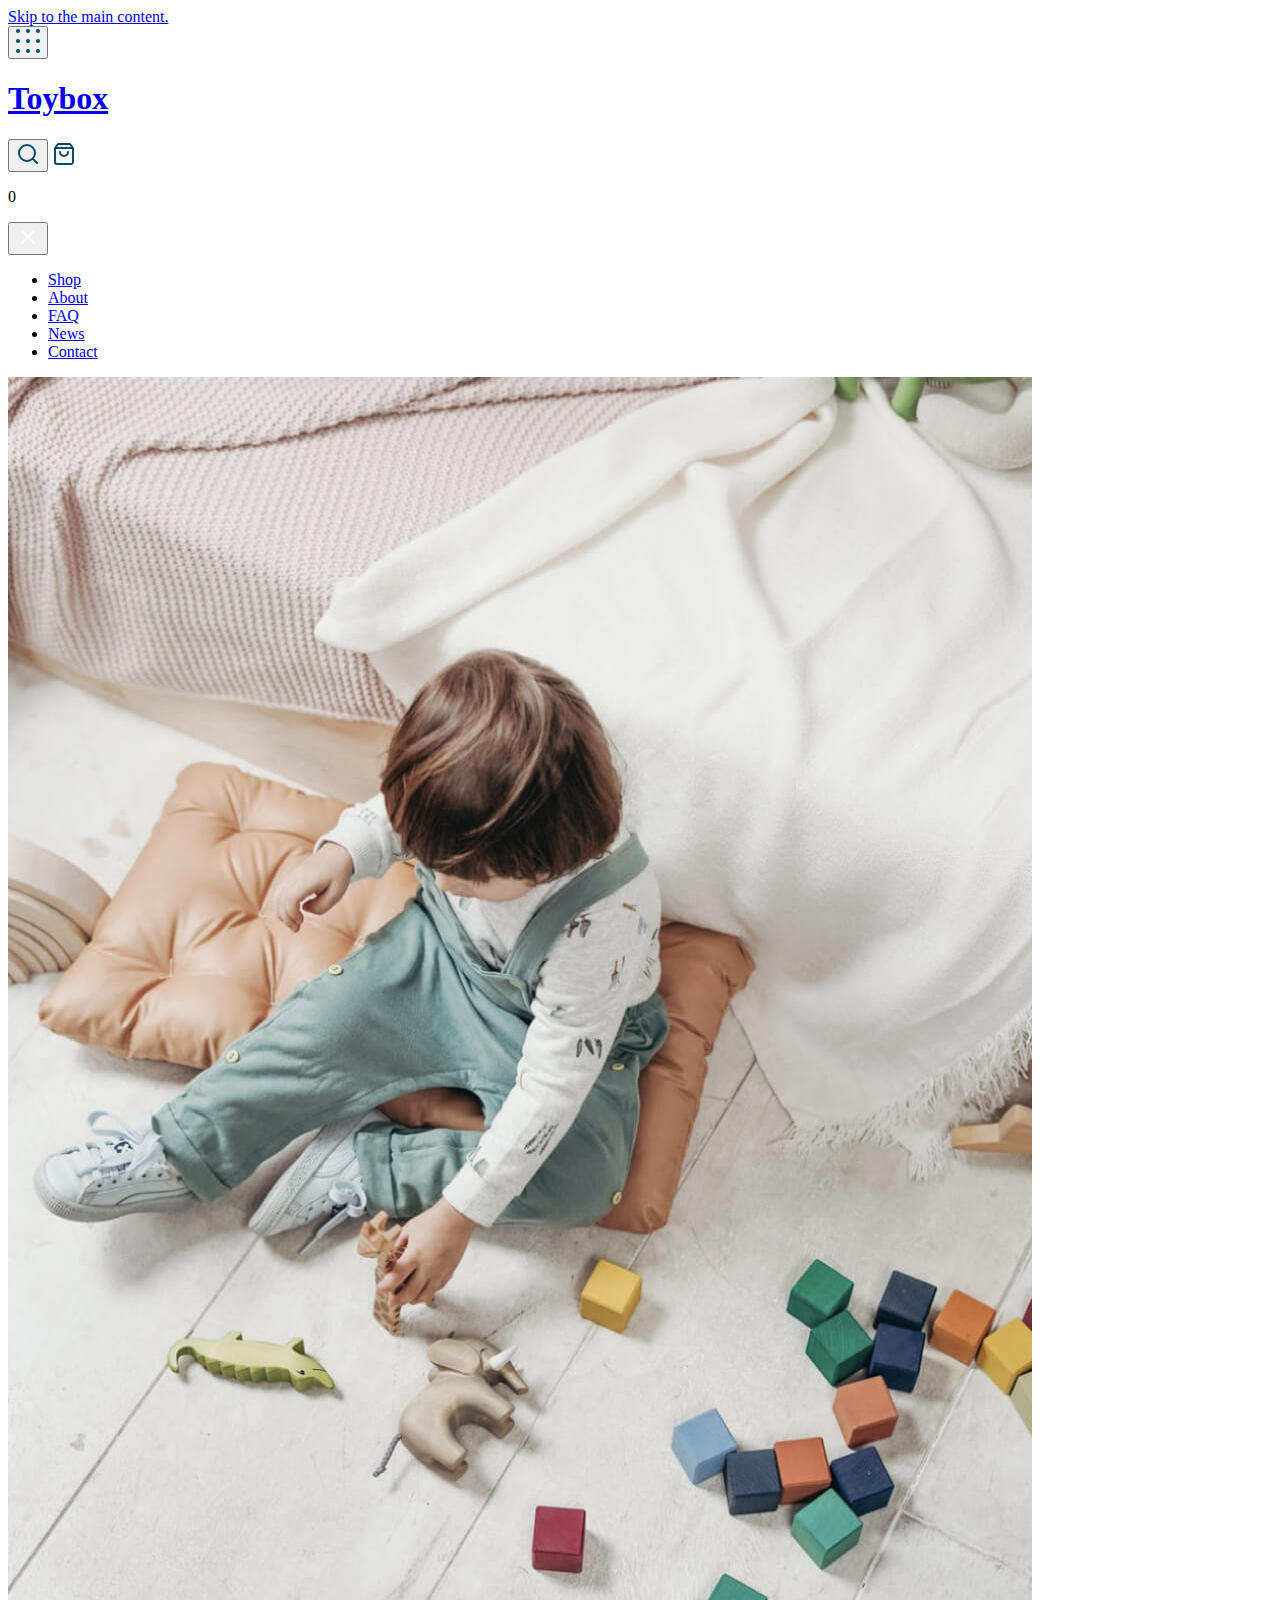
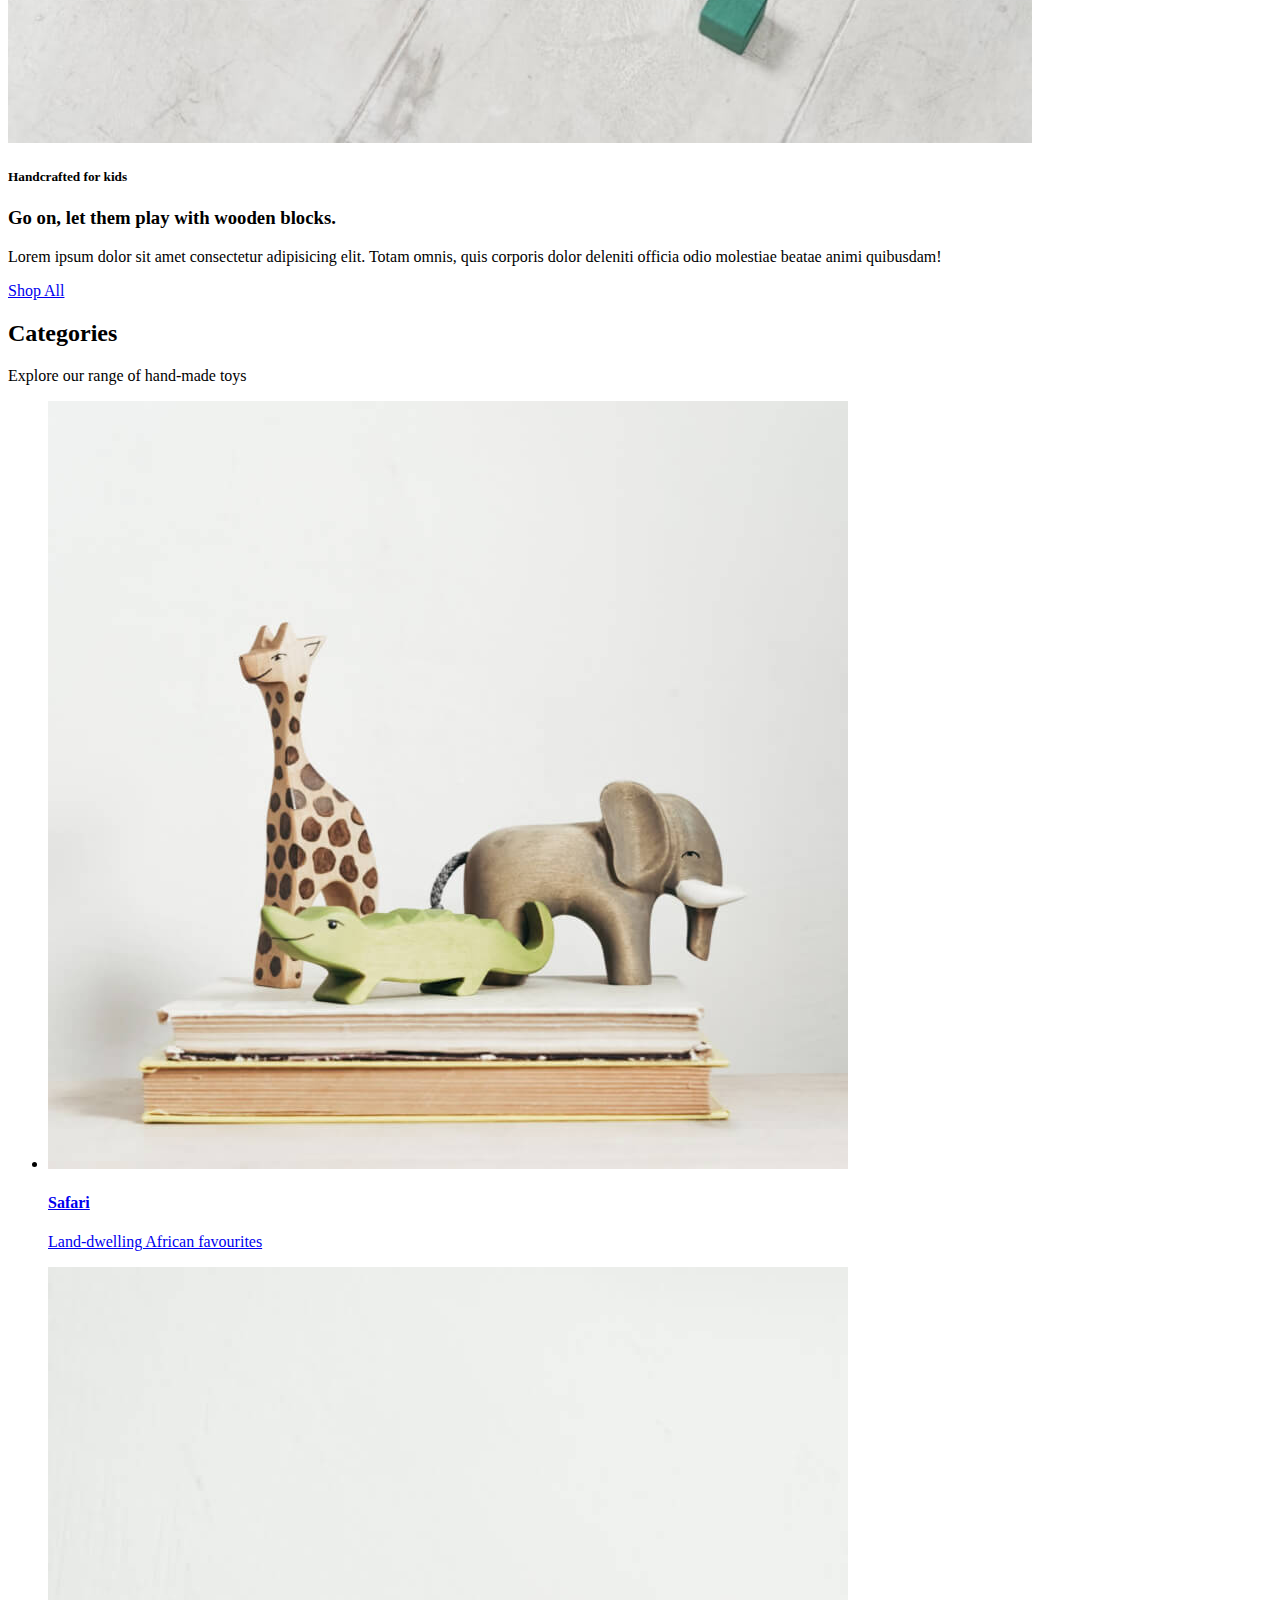
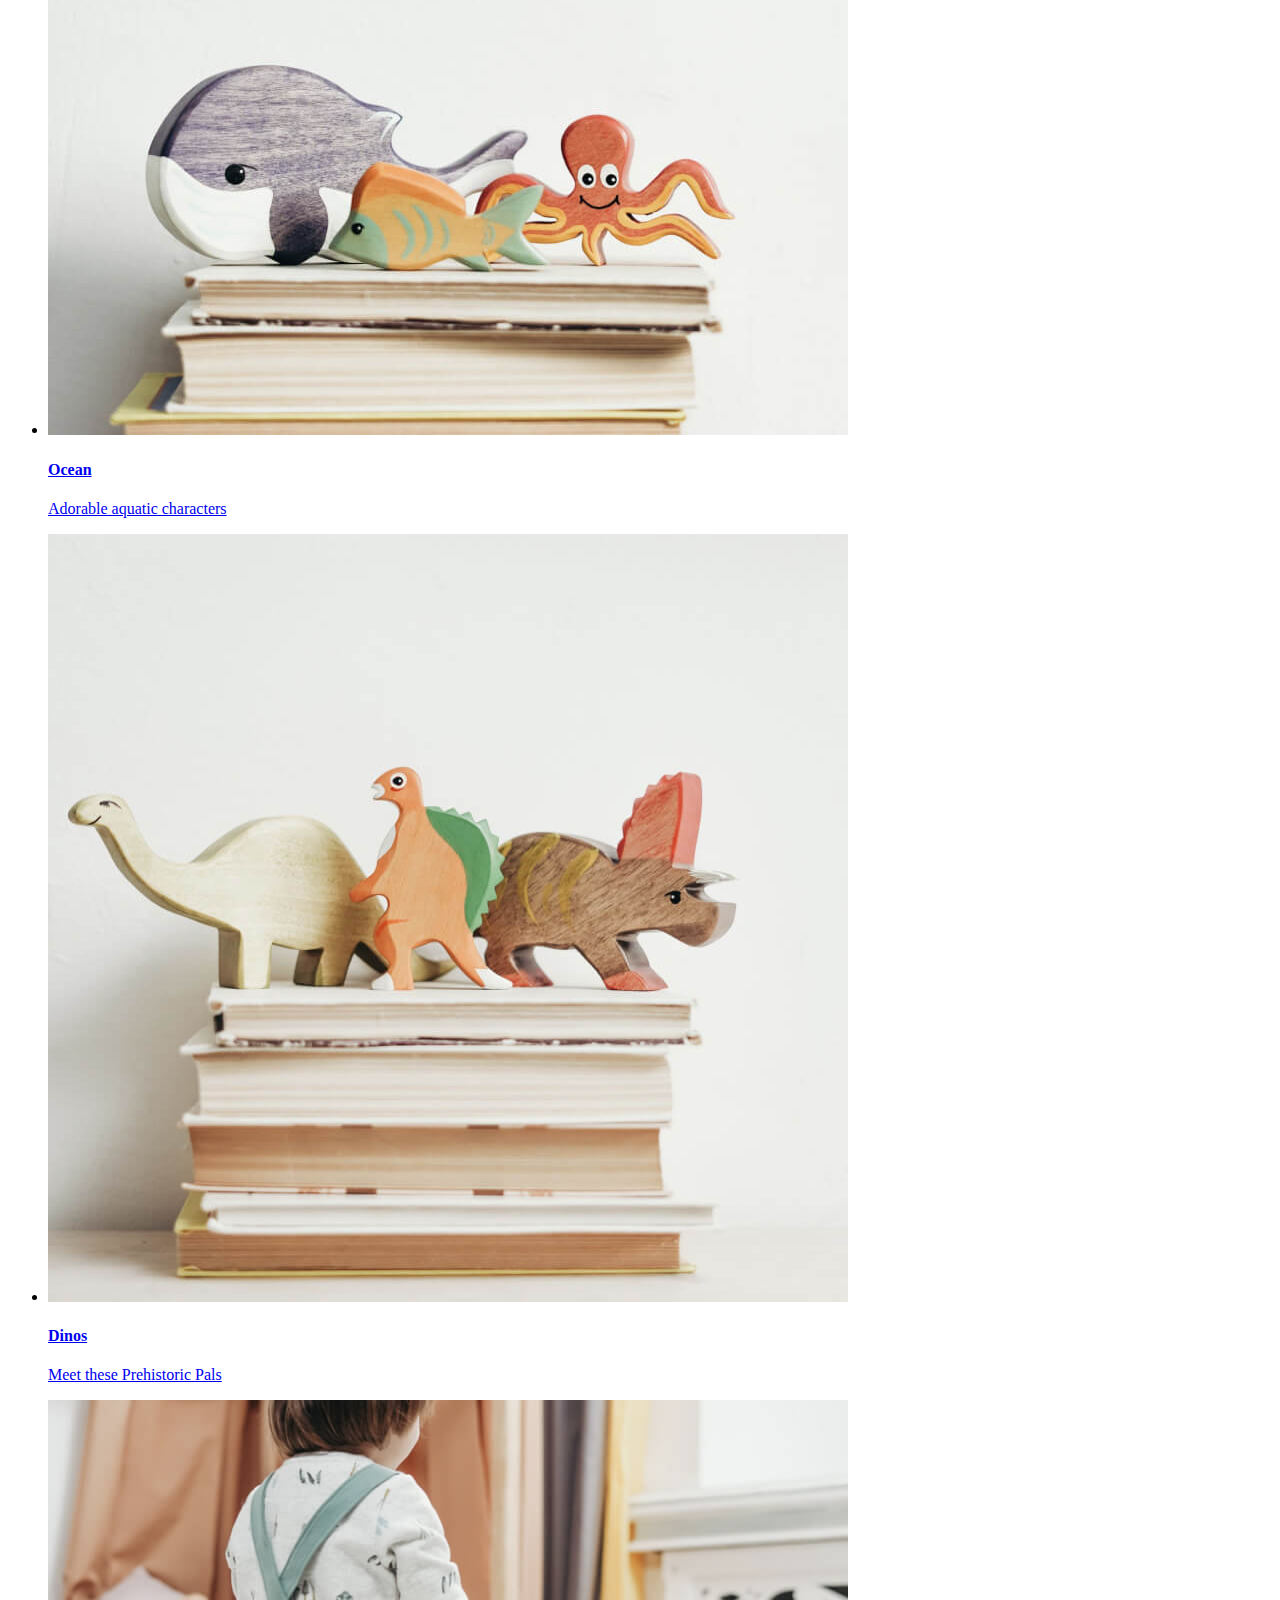
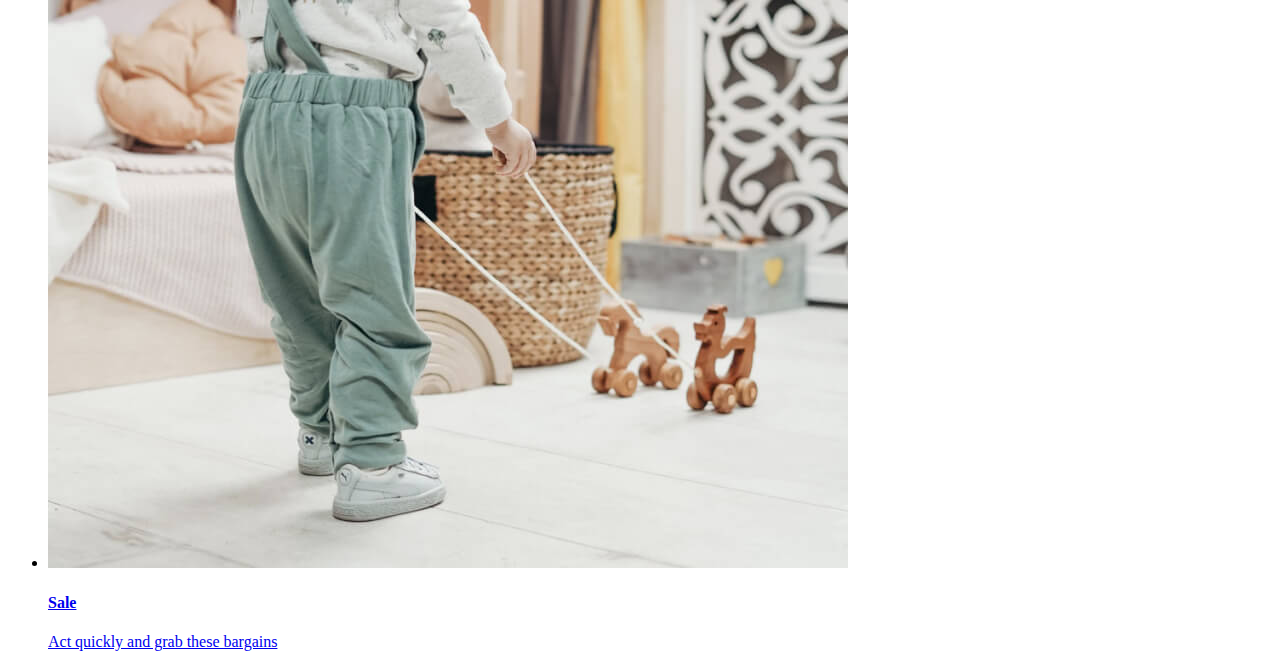
==== index.html @ 0f4a6748 "Added categories section" ====
<!DOCTYPE html>
<html lang="en">
<head>
	<meta charset="UTF-8">
	<meta http-equiv="X-UA-Compatible" content="IE=edge">
	<meta name="viewport" content="width=device-width, initial-scale=1.0">
	<title>STARTER - Toybox Homepage</title>
</head>
<body>
    <a href="#mainContent" class="skipLink">Skip to the main content.</a>
    
    <nav class="navBar">
        <div class="wrapper">
            <button class="menuIcon">
                <img src="./assets/menu-button.svg" alt="open slide-out menu">
            </button>

            <a href="#" class="logo">
                <h1>Toybox</h1>
            </a>

            <div class="searchCart">
                <button class="menuIcon">
                    <img src="./assets/search.svg" alt="search page" class="searchIcon">
                </button>

                <a href="#" class="bag">
                    <img src="./assets/shop-bag.svg" alt="shopping bag" class="bagIcon">
                </a>

                <div class="counter">
                    <p class="smallCopy">0</p>
                </div>
            </div><!--END .searchCart-->
        </div> <!--END .wrapper-->

        <div class="slideOutNav">
            <button>
                <img src="./assets/menu-close.svg" alt="close slide out navigation">
            </button>

            <nav>
                <ul class="mainMenu">
                    <li><a href="#">Shop</a></li>
                    <li><a href="#">About</a></li>
                    <li><a href="#">FAQ</a></li>
                    <li><a href="#">News</a></li>
                    <li><a href="./contact.html">Contact</a></li>
                </ul>
            </nav>
        </div><!--END of slide out nav-->
    </nav><!--END of .navbar-->

    <header>
        <div class="wrapper headerImgContainer">
            <img src="./assets/header-image.jpg" alt="a child sitting on wooden floors playing with wood blocks, in overalls">
        </div>

        <div class="wrapper headerContentContainer">
            <h5>Handcrafted for kids</h5>
            <h3>Go on, let them play with wooden blocks.</h3>
            <p>Lorem ipsum dolor sit amet consectetur adipisicing elit. Totam omnis, quis corporis dolor deleniti officia odio molestiae beatae animi quibusdam!</p>
        </div>
        <a href="#" class="button">Shop All</a>
    </header>

        <main id="mainContent">
            <section class="categories" id="categories">
                <div class="wrapper">
                    <h2>Categories</h2>
                    <p>Explore our range of hand-made toys</p>

                    <ul class="categoryGallery">
                        <li class="item item1">
                            <a href="#">
                                <img src="./assets/safari-trio.jpg" alt="Wooden giraffe, crocodile, and elephant">
                                <h4>Safari</h4>
                                <p>Land-dwelling African favourites</p>
                            </a>
                        </li>
                        <li class="item item2">
                            <a href="#">
                                <img src="./assets/ocean-trio.jpg" alt="Wooden whale, fish, and octopus">
                                <h4>Ocean</h4>
                                <p>Adorable aquatic characters</p>
                            </a>
                        </li>
                        <li class="item item3">
                            <a href="#">
                                <img src="./assets/dino-trio.jpg" alt="Wooden brachiosaurus, spinosaurus,and triceratops">
                                <h4>Dinos</h4>
                                <p>Meet these Prehistoric Pals</p>
                            </a>
                        </li>
                        <li class="item item4">
                            <a href="#">
                                <img src="./assets/sale.jpg" alt="a child pulling two wooden horses">
                                <h4>Sale</h4>
                                <p>Act quickly and grab these bargains</p>
                            </a>
                        </li>
                    </ul>
                </div>

            </section><!--END .categories-->

            <section class="play" id="play">

            </section>

        </main>



</body>
</html>
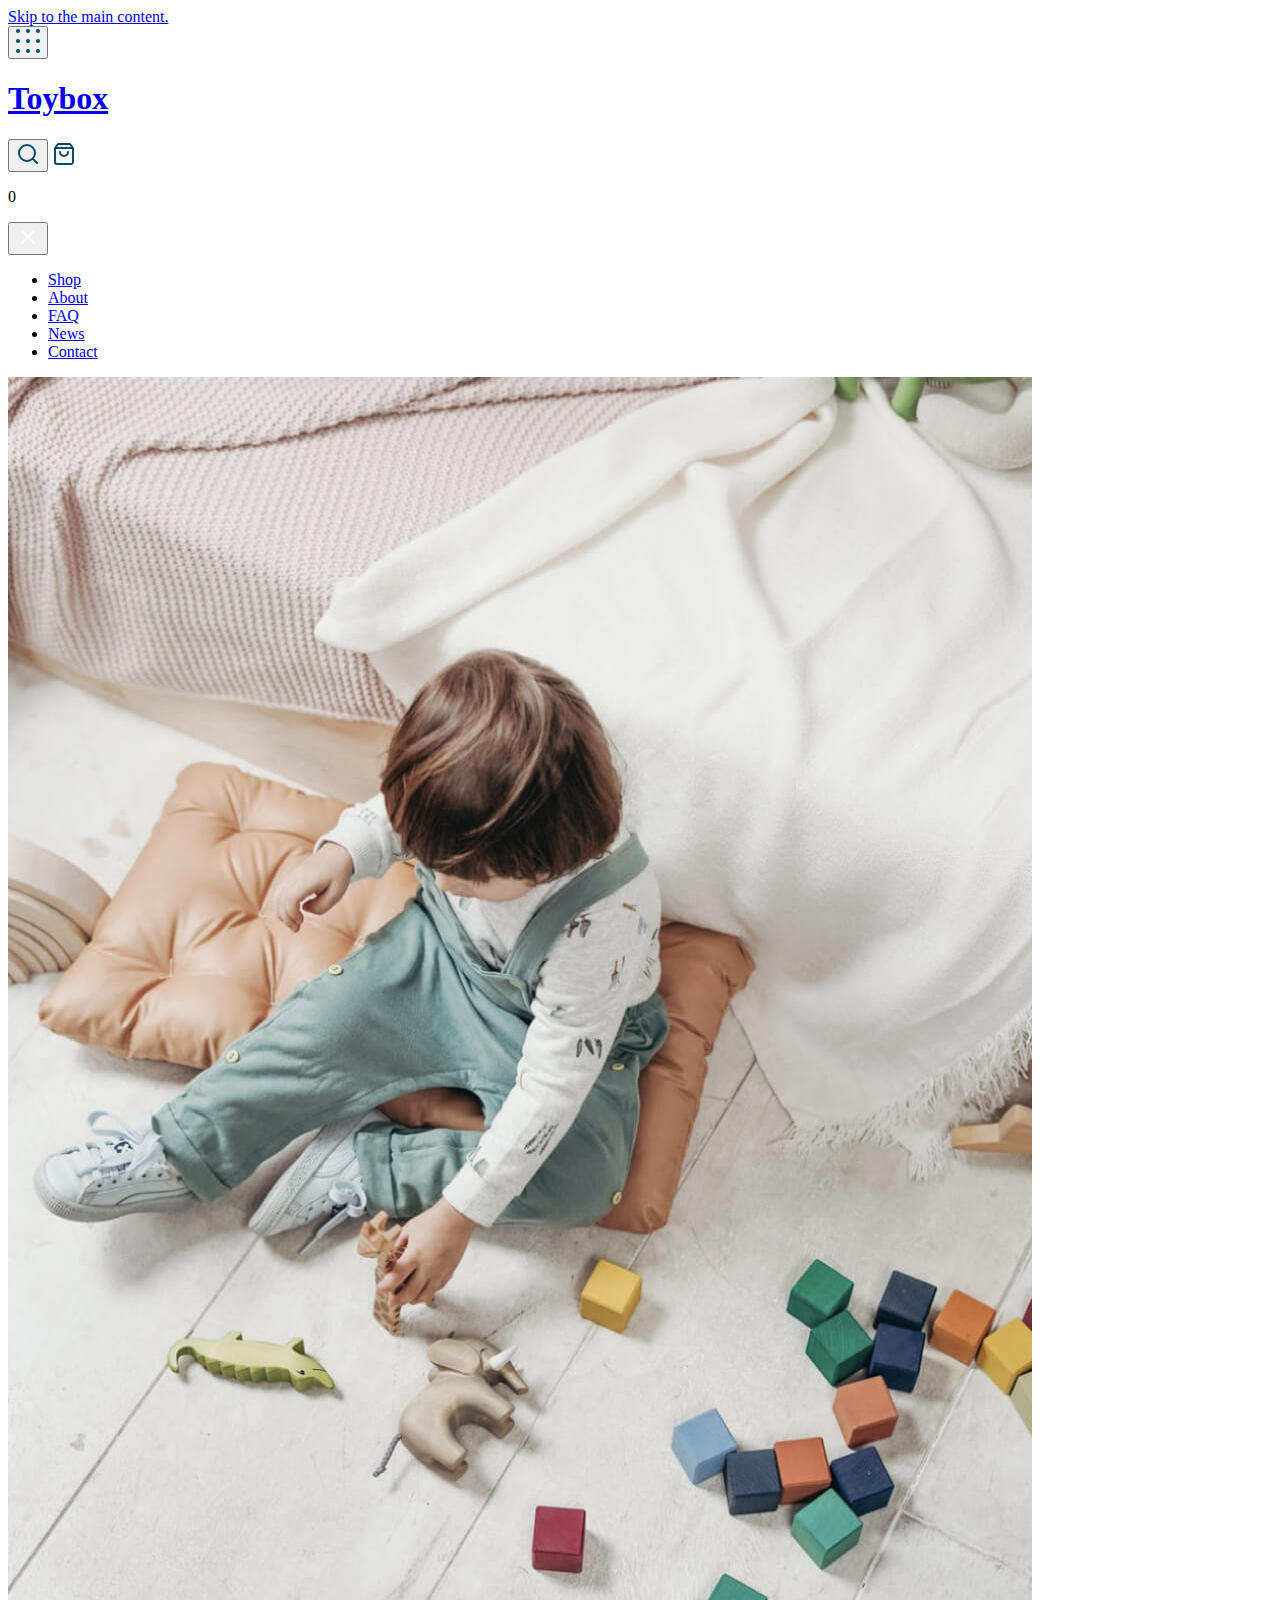
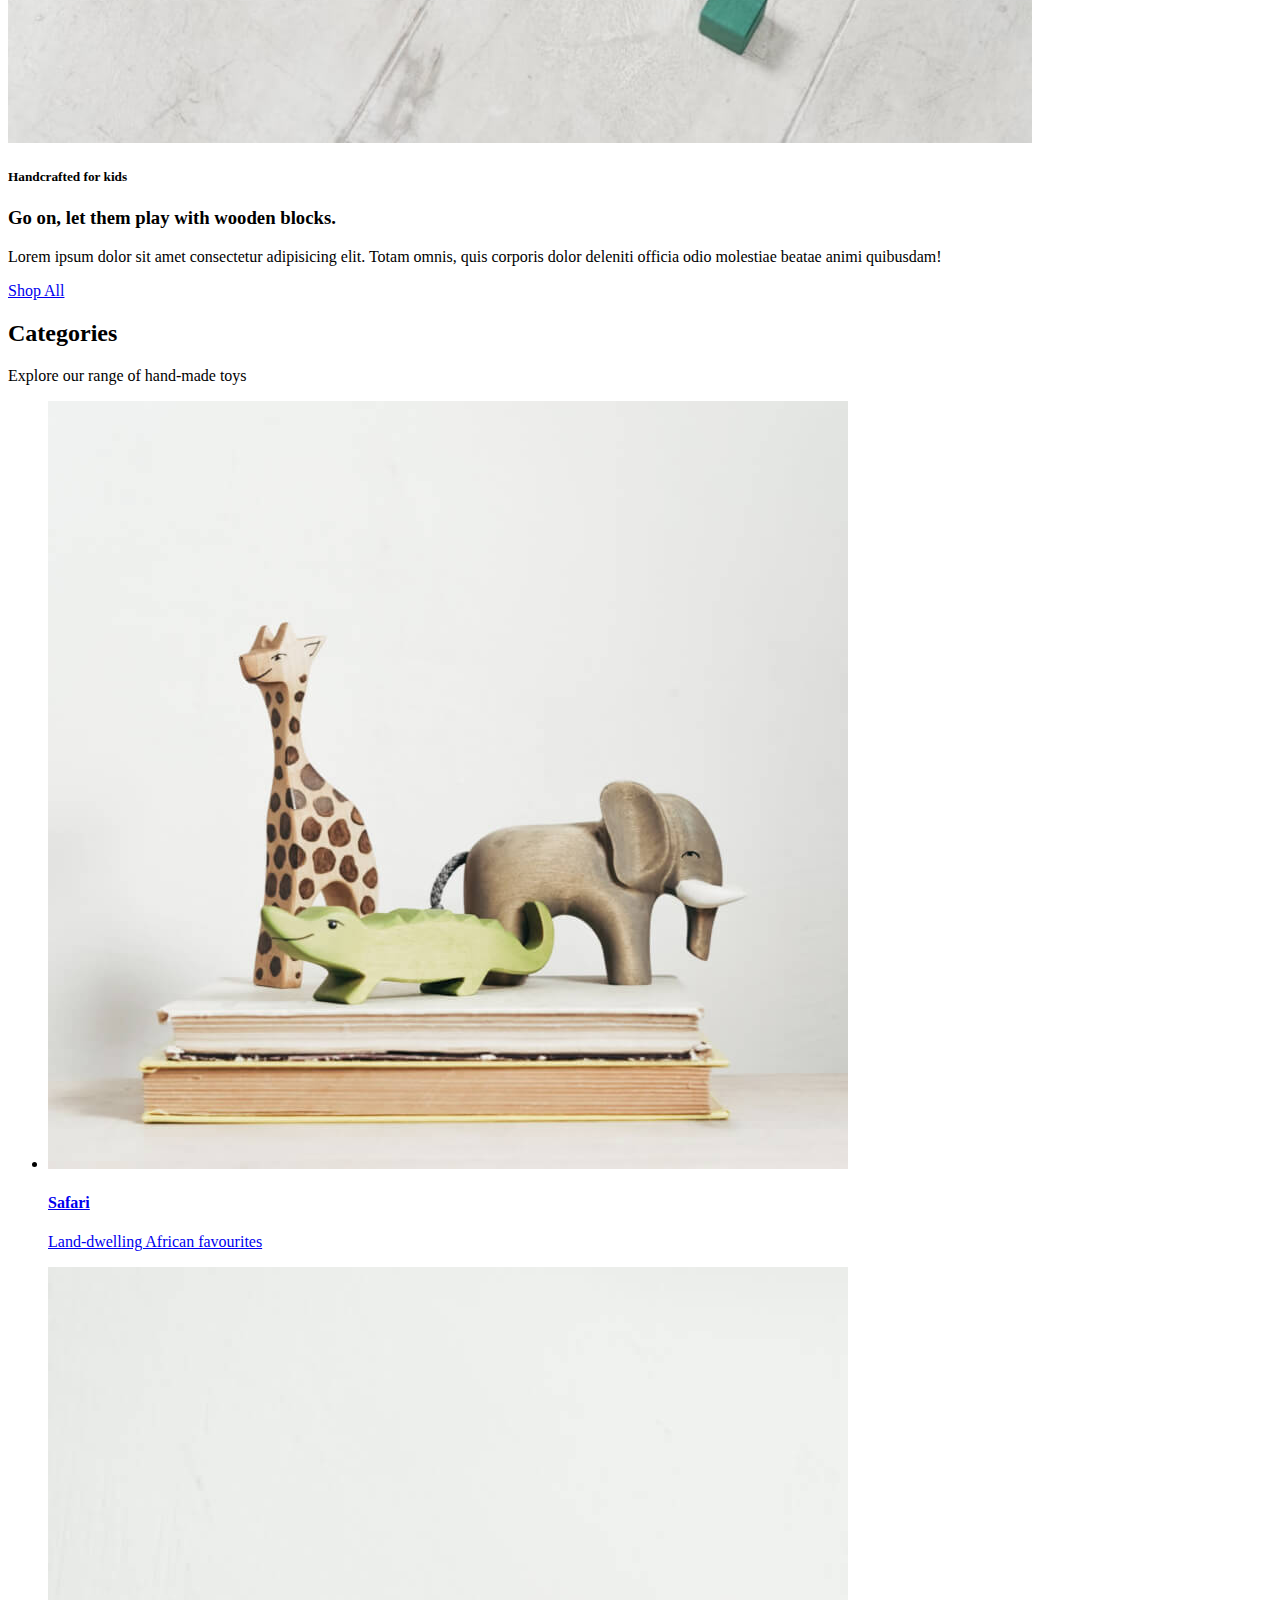
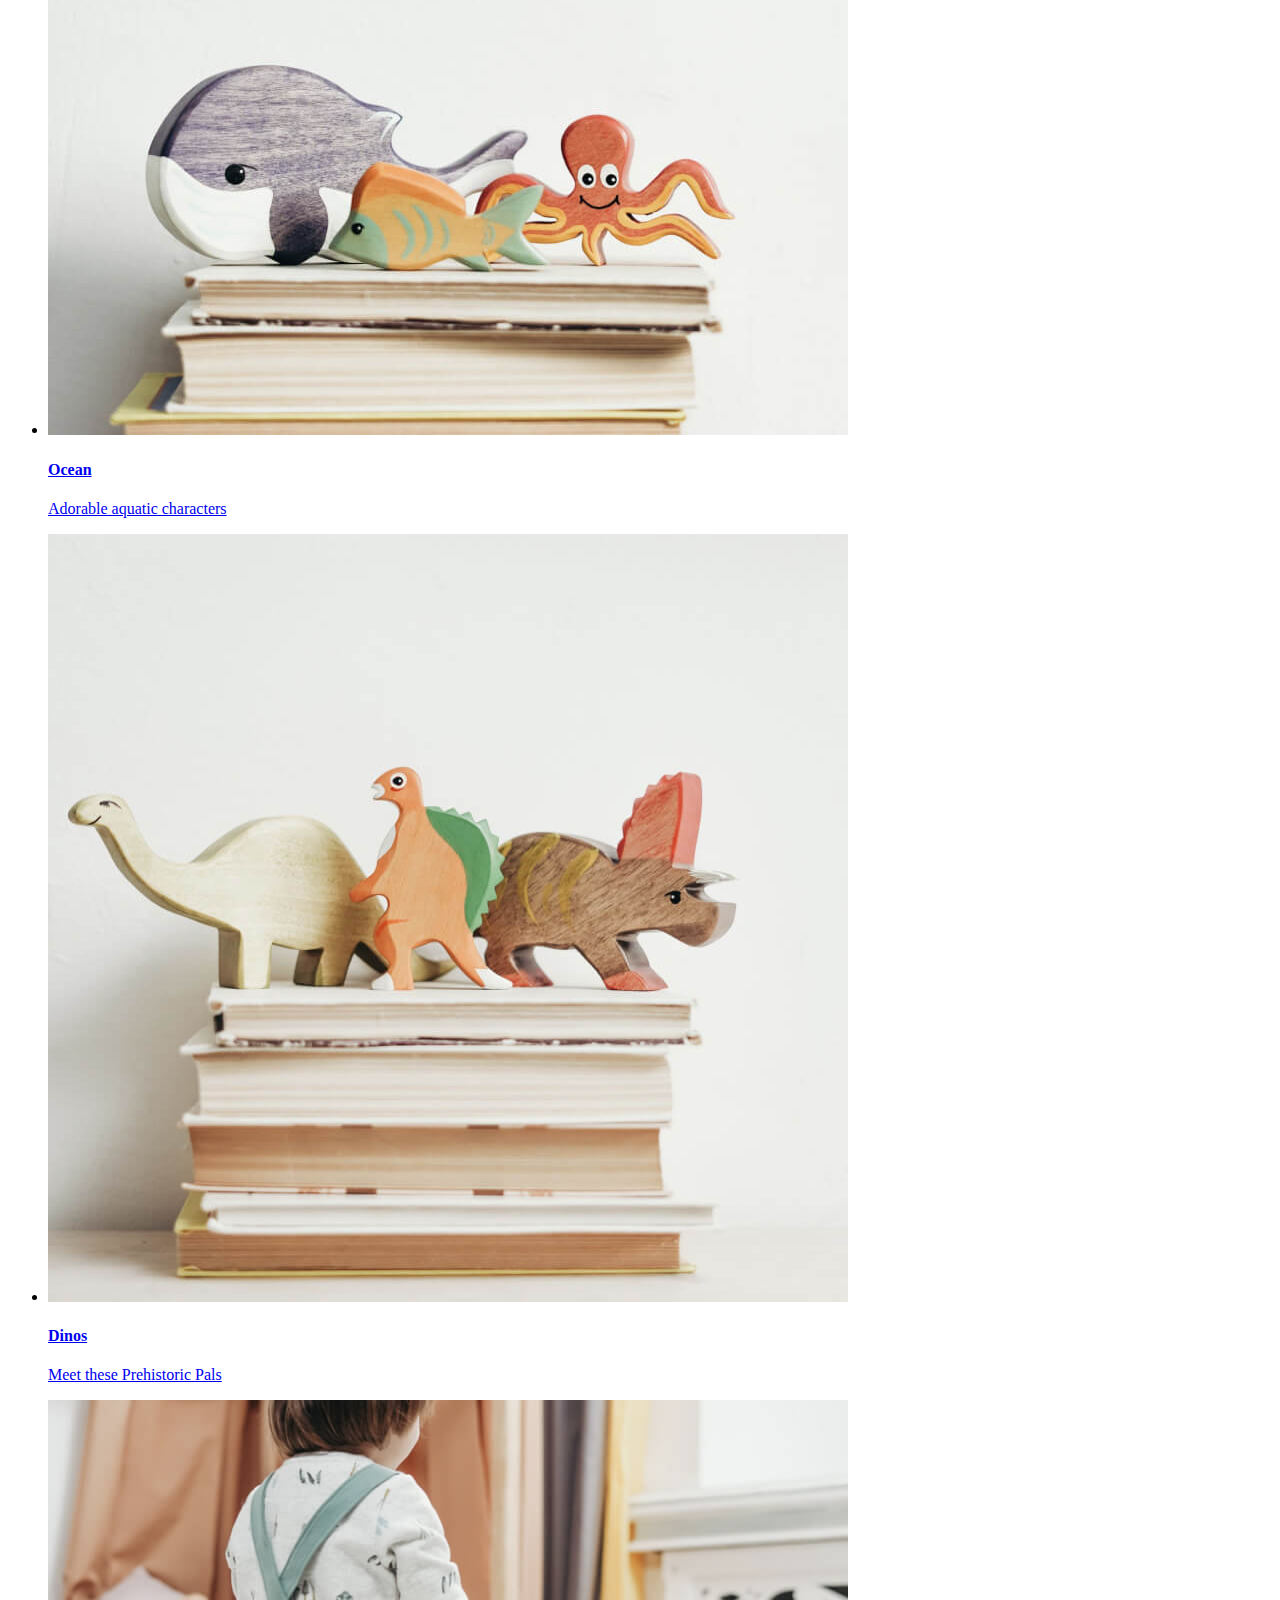
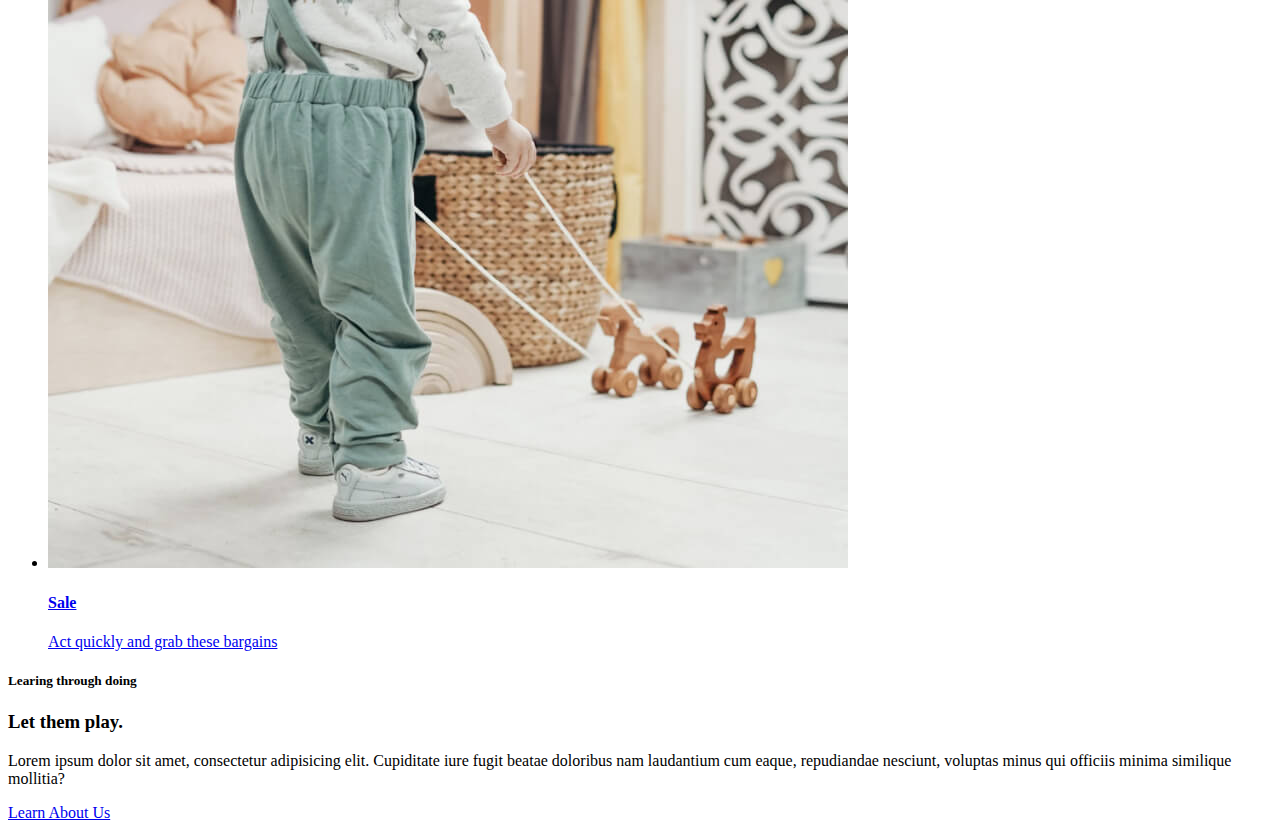
==== commit 98d385f6: "Added play section markup in home page" ====
--- a/index.html
+++ b/index.html
@@ -105,8 +105,13 @@
             </section><!--END .categories-->
 
             <section class="play" id="play">
-
-            </section>
+                <div class="wrapper playContainer">
+                    <h5>Learing through doing</h5>
+                    <h3>Let them play.</h3>
+                    <p>Lorem ipsum dolor sit amet, consectetur adipisicing elit. Cupiditate iure fugit beatae doloribus nam laudantium cum eaque, repudiandae nesciunt, voluptas minus qui officiis minima similique mollitia?</p>
+                    <a href="#">Learn About Us</a>
+                </div>
+            </section><!--END .play-->
 
         </main>
 
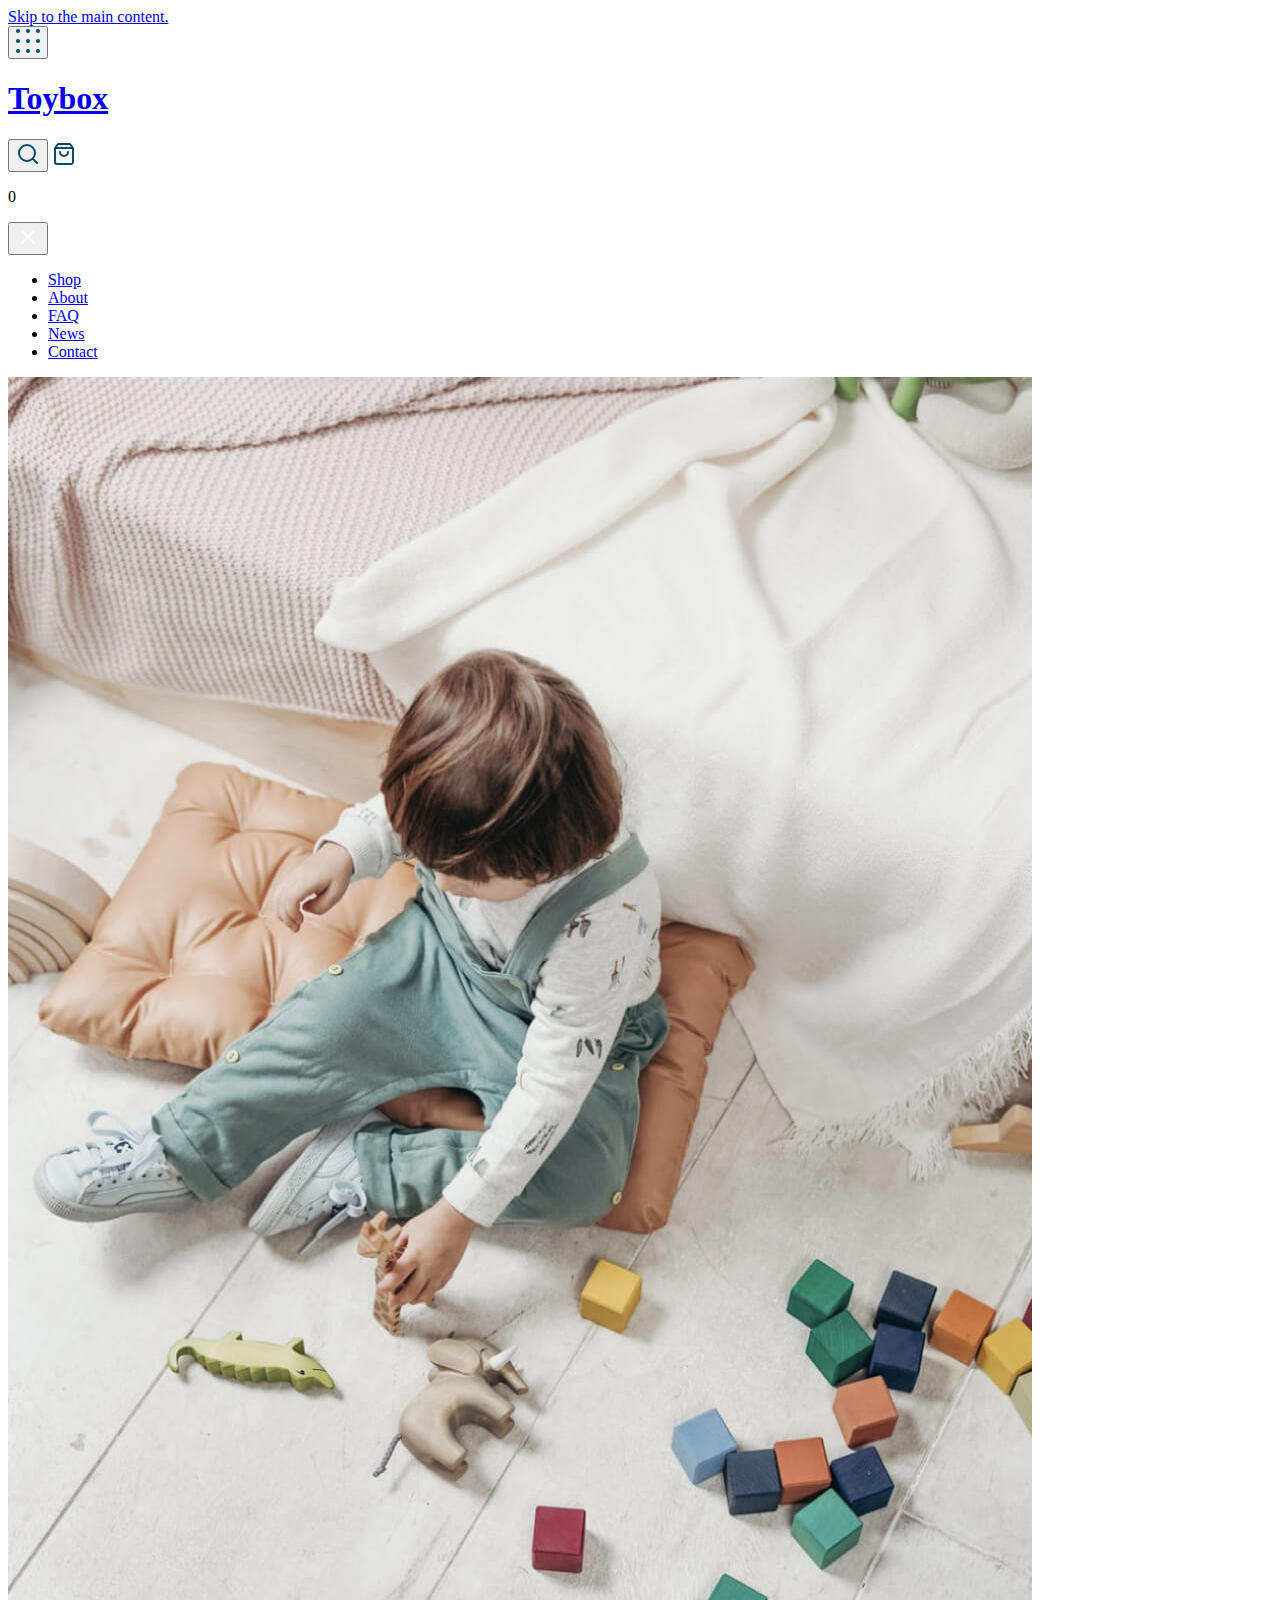
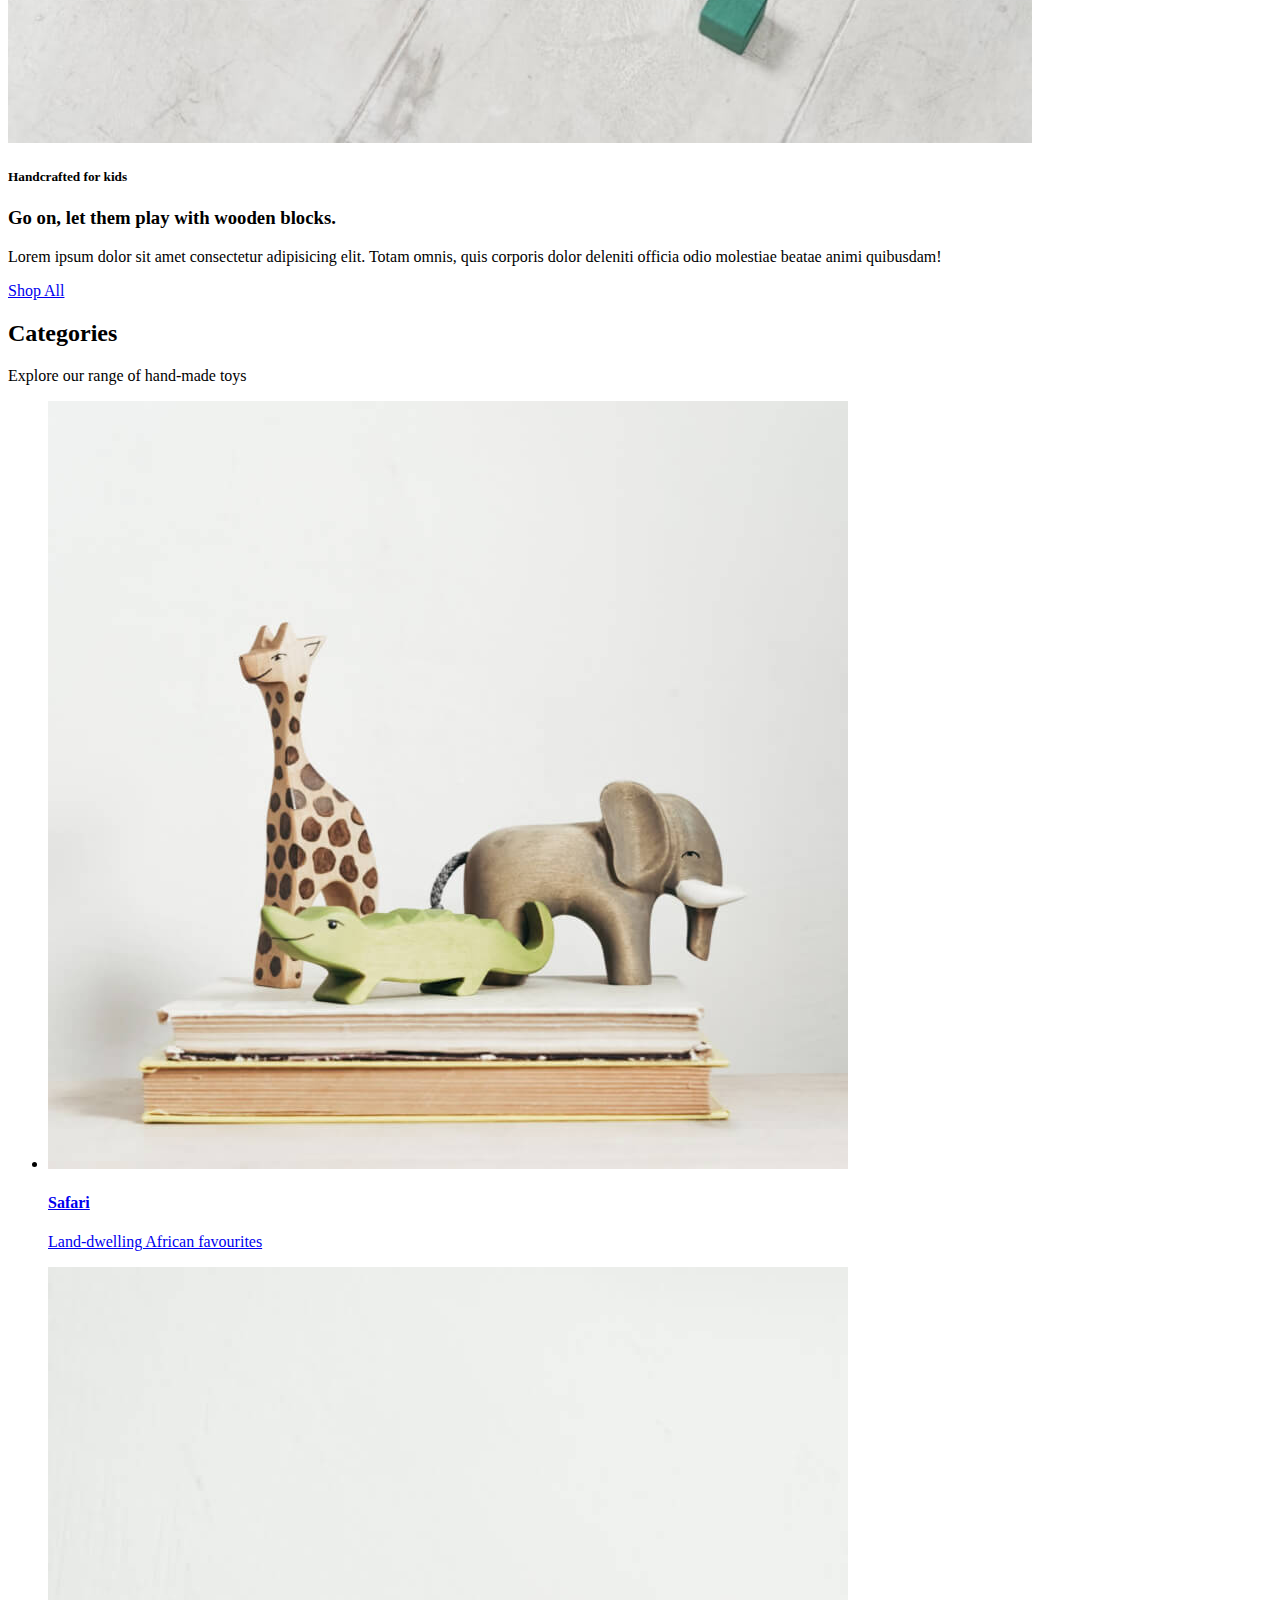
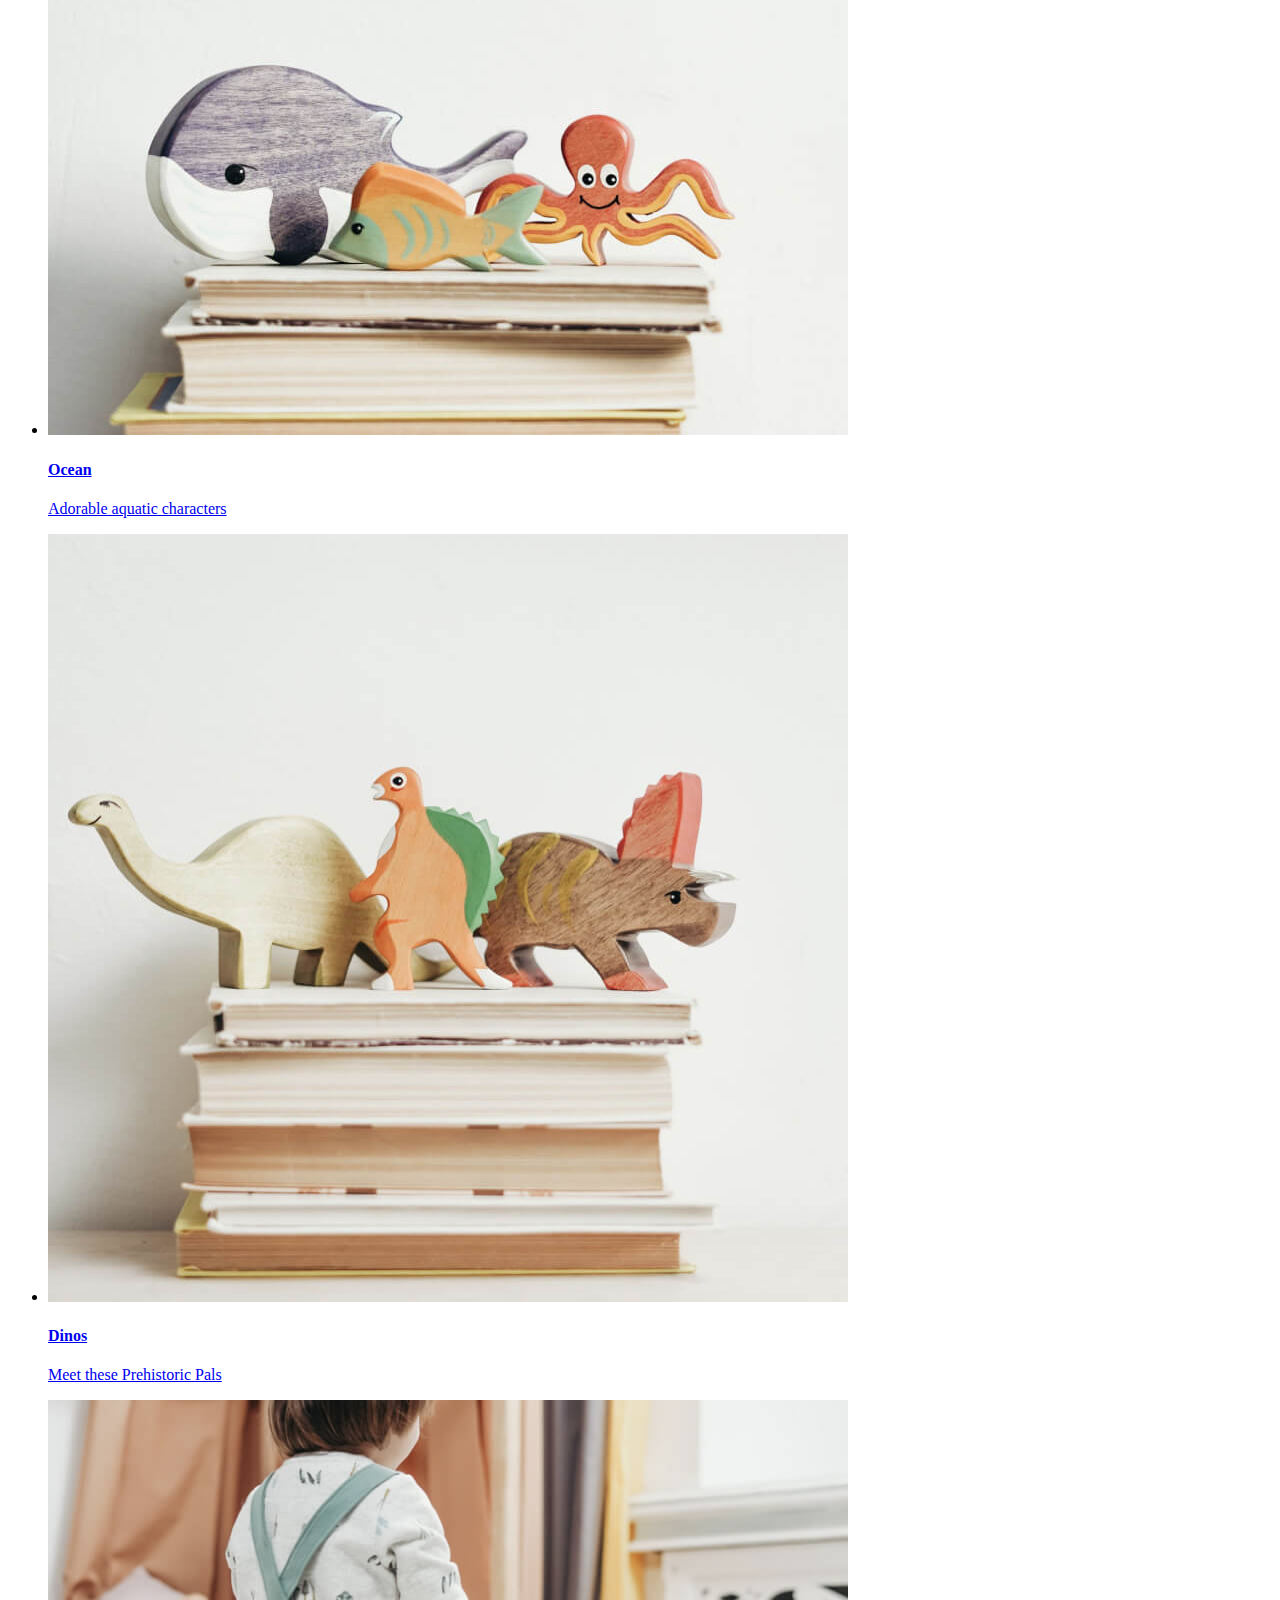
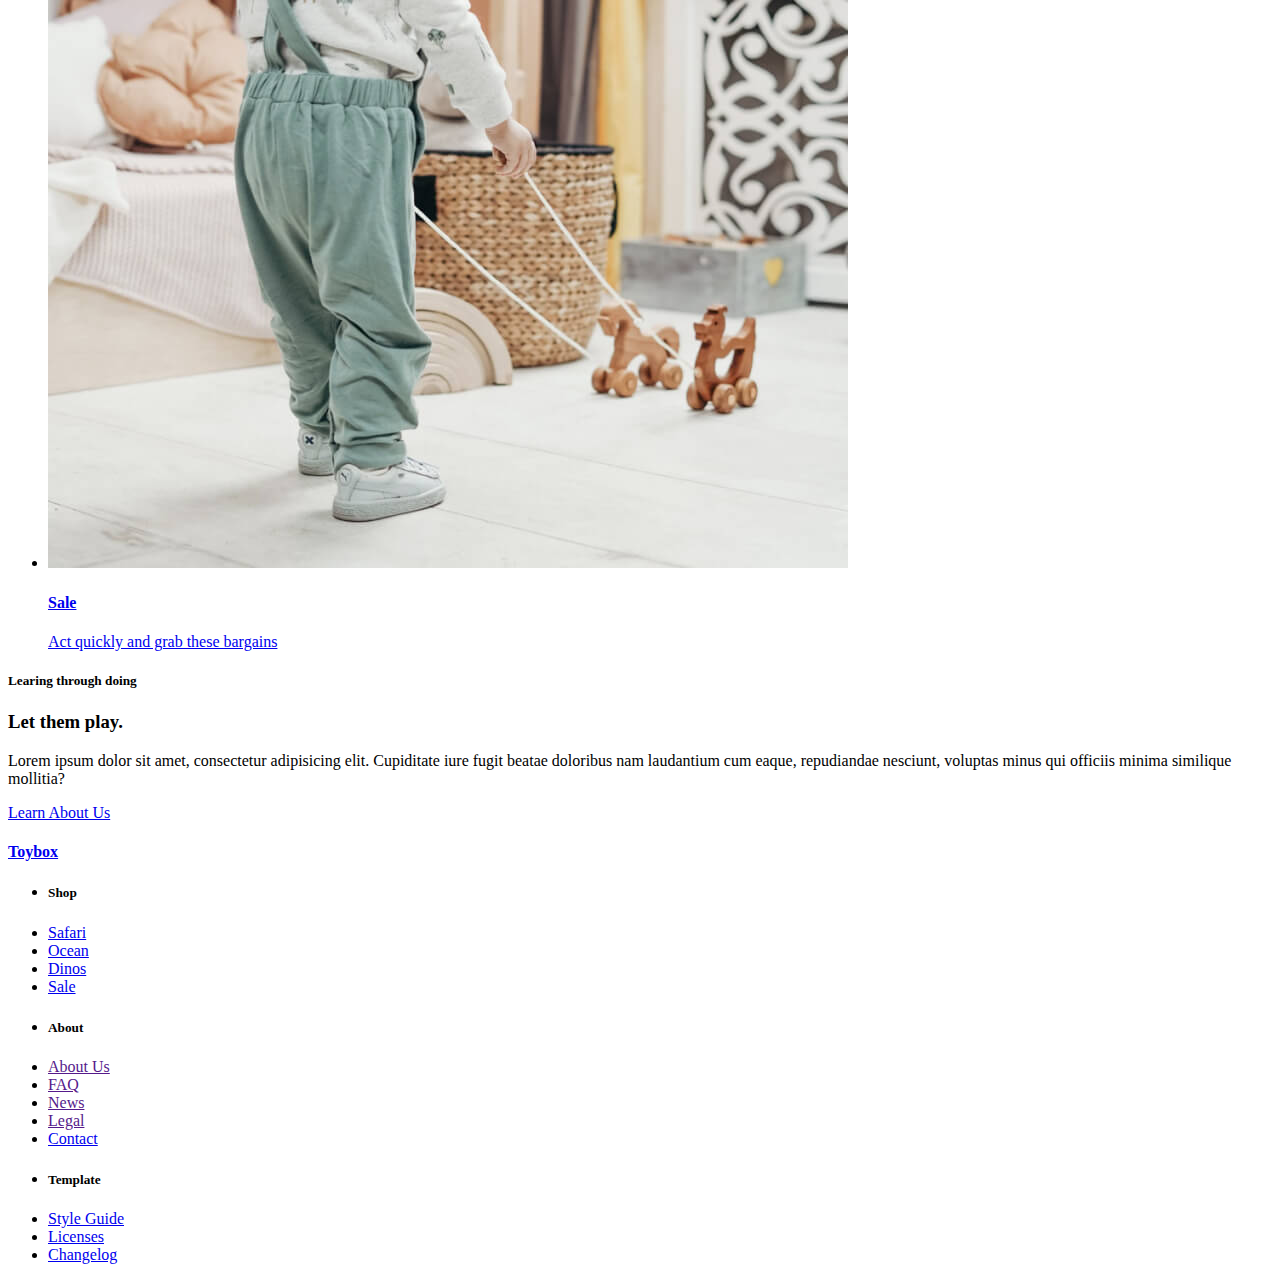
==== commit 443579f7: "added footer markup, finshed homepage mark up" ====
--- a/index.html
+++ b/index.html
@@ -112,8 +112,45 @@
                     <a href="#">Learn About Us</a>
                 </div>
             </section><!--END .play-->
+        </main>
 
-        </main>
+        <footer>
+            <div class="wrapper">
+                <div class="footerFlexContainer">
+                    <a href="./index.html">
+                        <h4>Toybox</h4>
+                    </a>
+                </div>
+
+                    <nav class="footerNav">
+                        <ul class="footerShop">
+                            <li><h5>Shop</h5></li>
+                            <li><a href="#">Safari</a></li>
+                            <li><a href="#">Ocean</a></li>
+                            <li><a href="#">Dinos</a></li>
+                            <li><a href="#">Sale</a></li>
+                        </ul><!--END of .footerShop-->
+
+                        <ul>
+                            <li><h5>About</h5></li>
+                            <li><a href="">About Us</a></li>
+                            <li><a href="">FAQ</a></li>
+                            <li><a href="">News</a></li>
+                            <li><a href="">Legal</a></li>
+                            <li><a href="./contact.html">Contact</a></li>
+                        </ul><!--END .footerAbout-->
+
+                        <ul>
+                            <li><h5>Template</h5></li>
+                            <li><a href="#">Style Guide</a></li>
+                            <li><a href="#">Licenses</a></li>
+                            <li><a href="#">Changelog</a></li>
+                        </ul>
+                    </nav>
+                    
+
+            </div><!--END .wrapper-->
+        </footer>
 
 
 
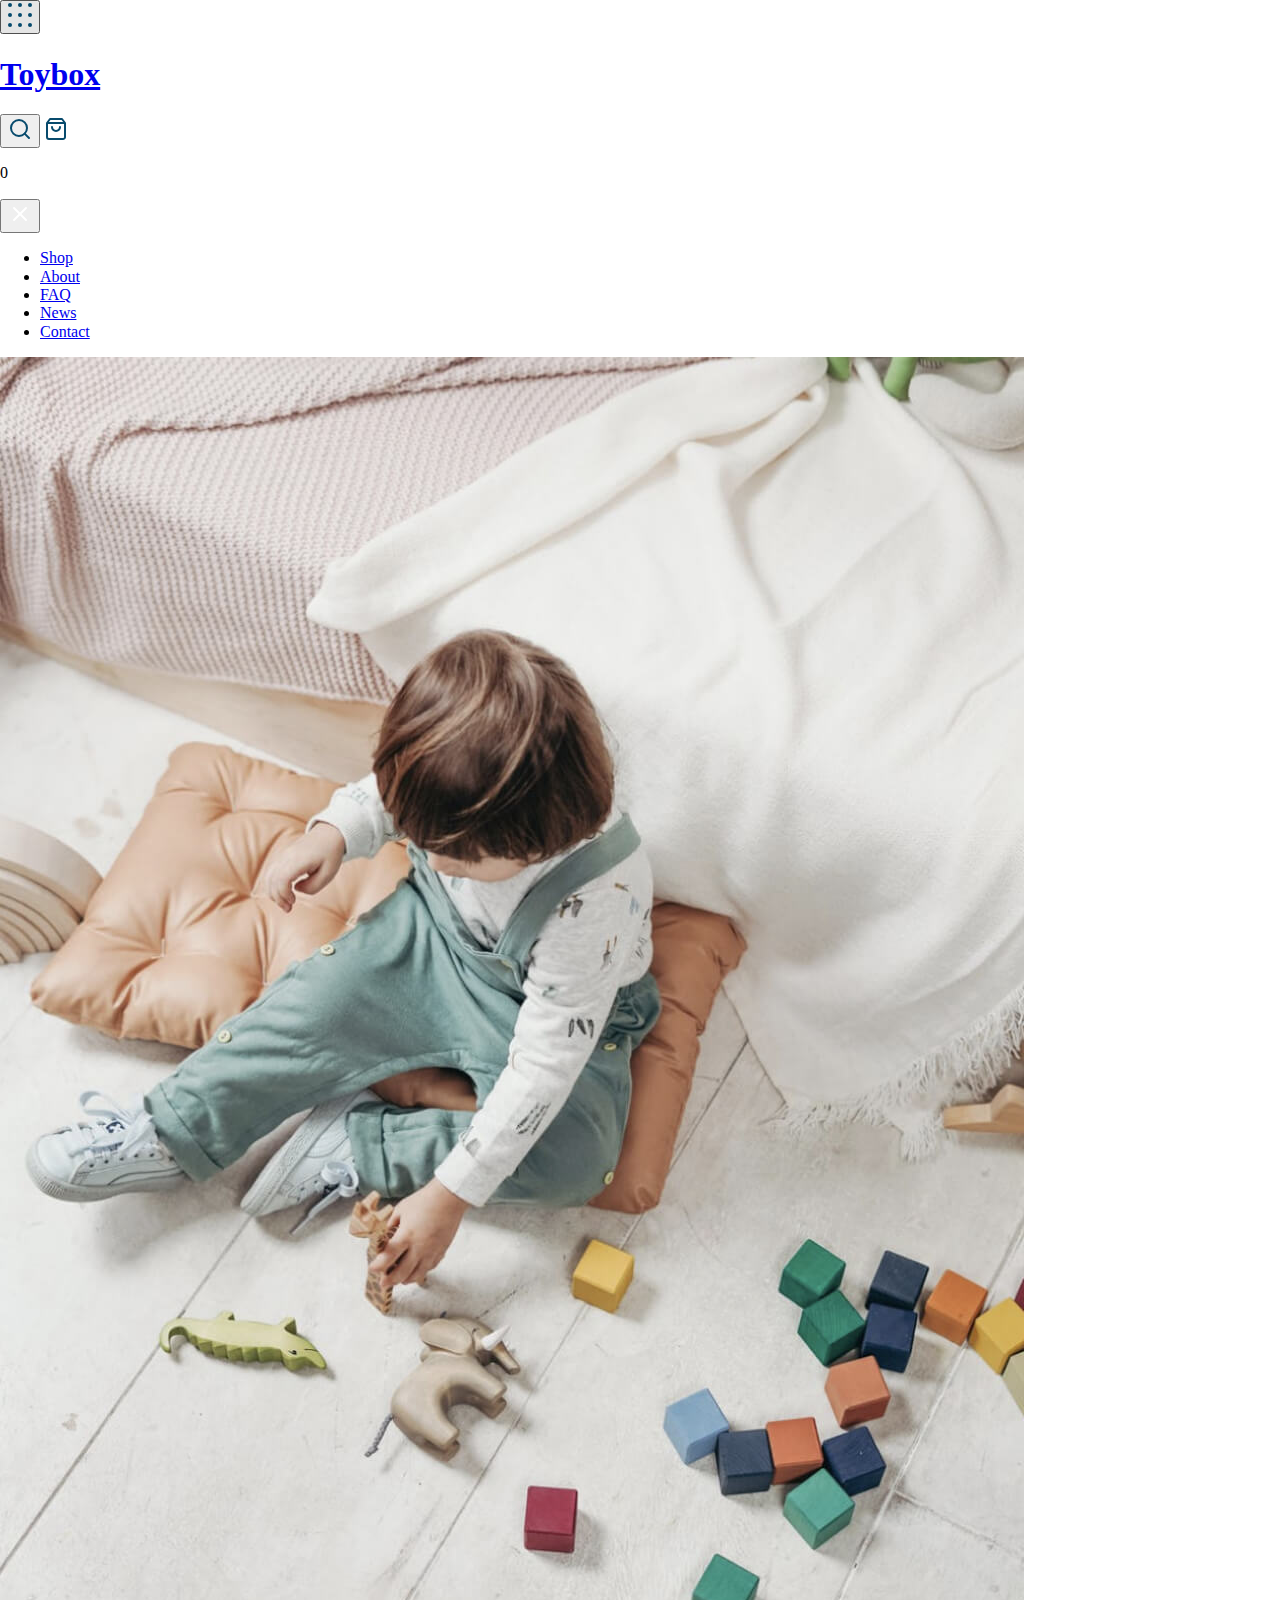
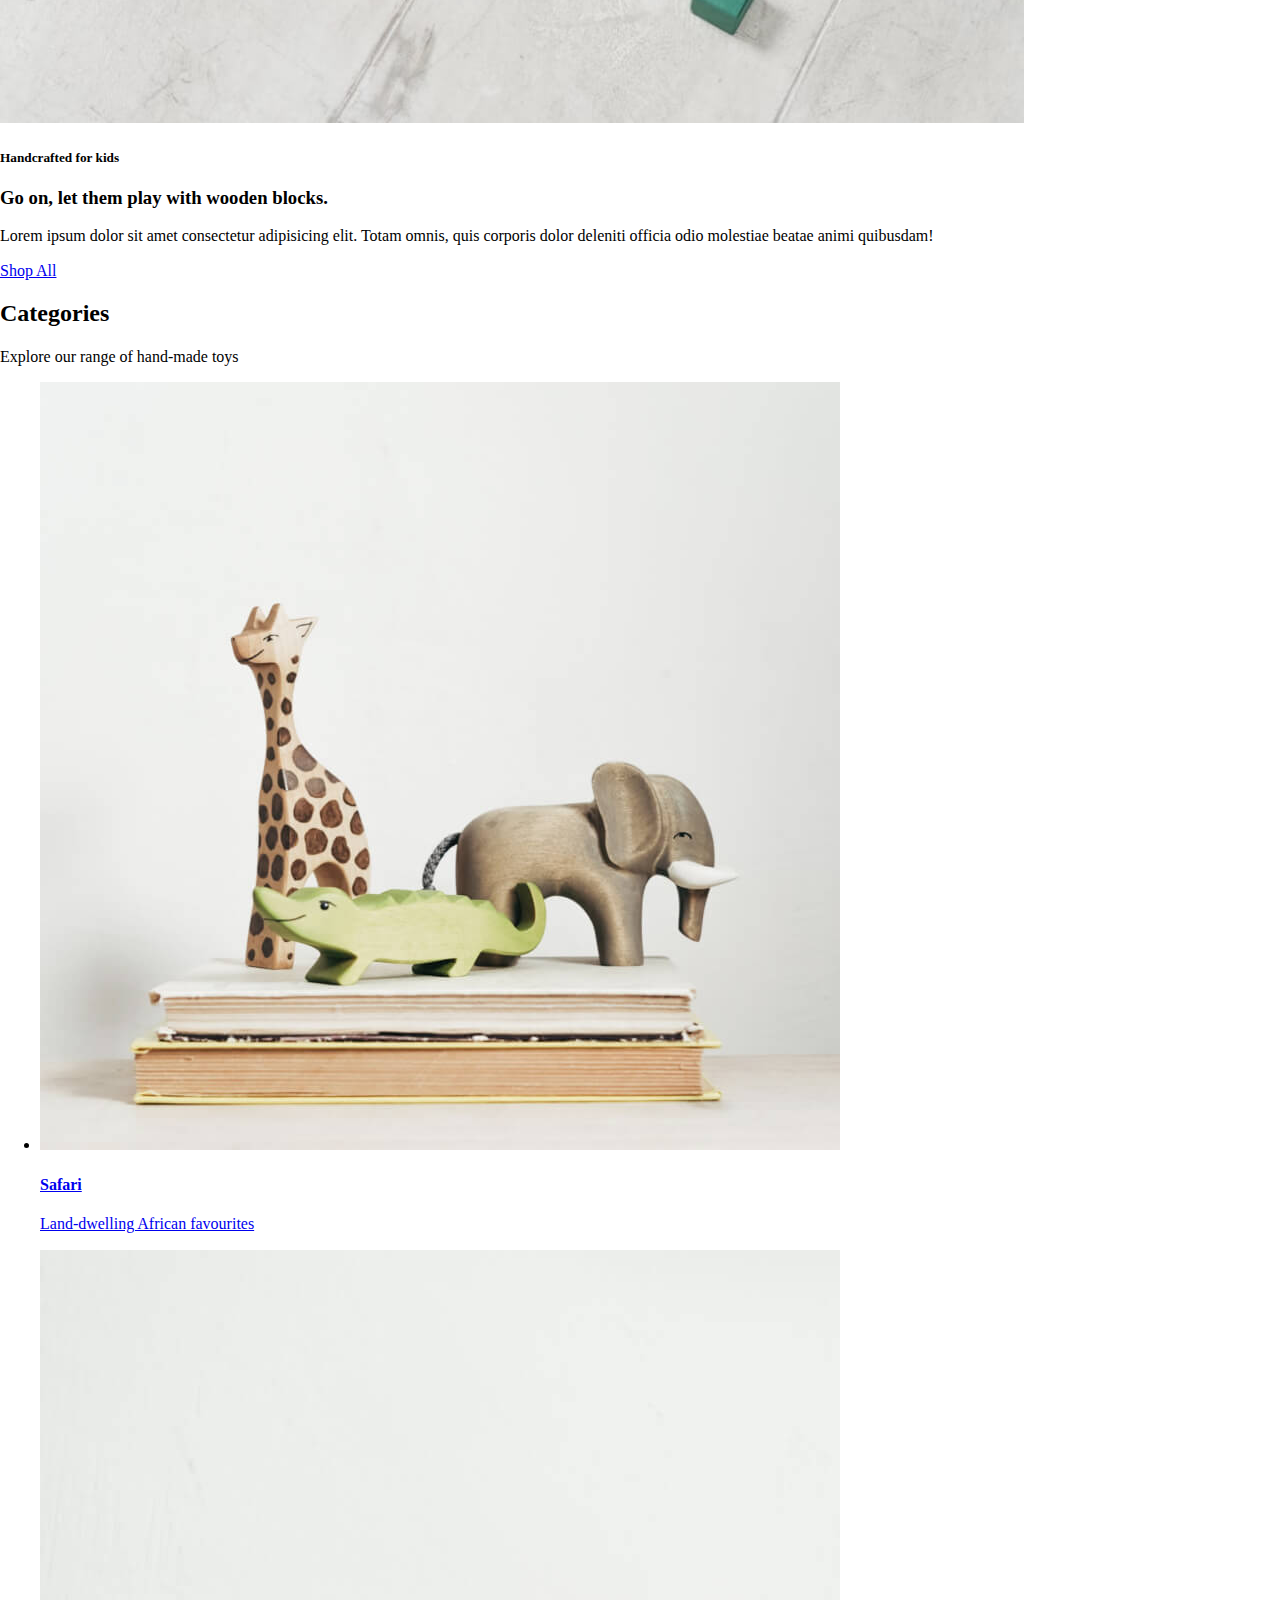
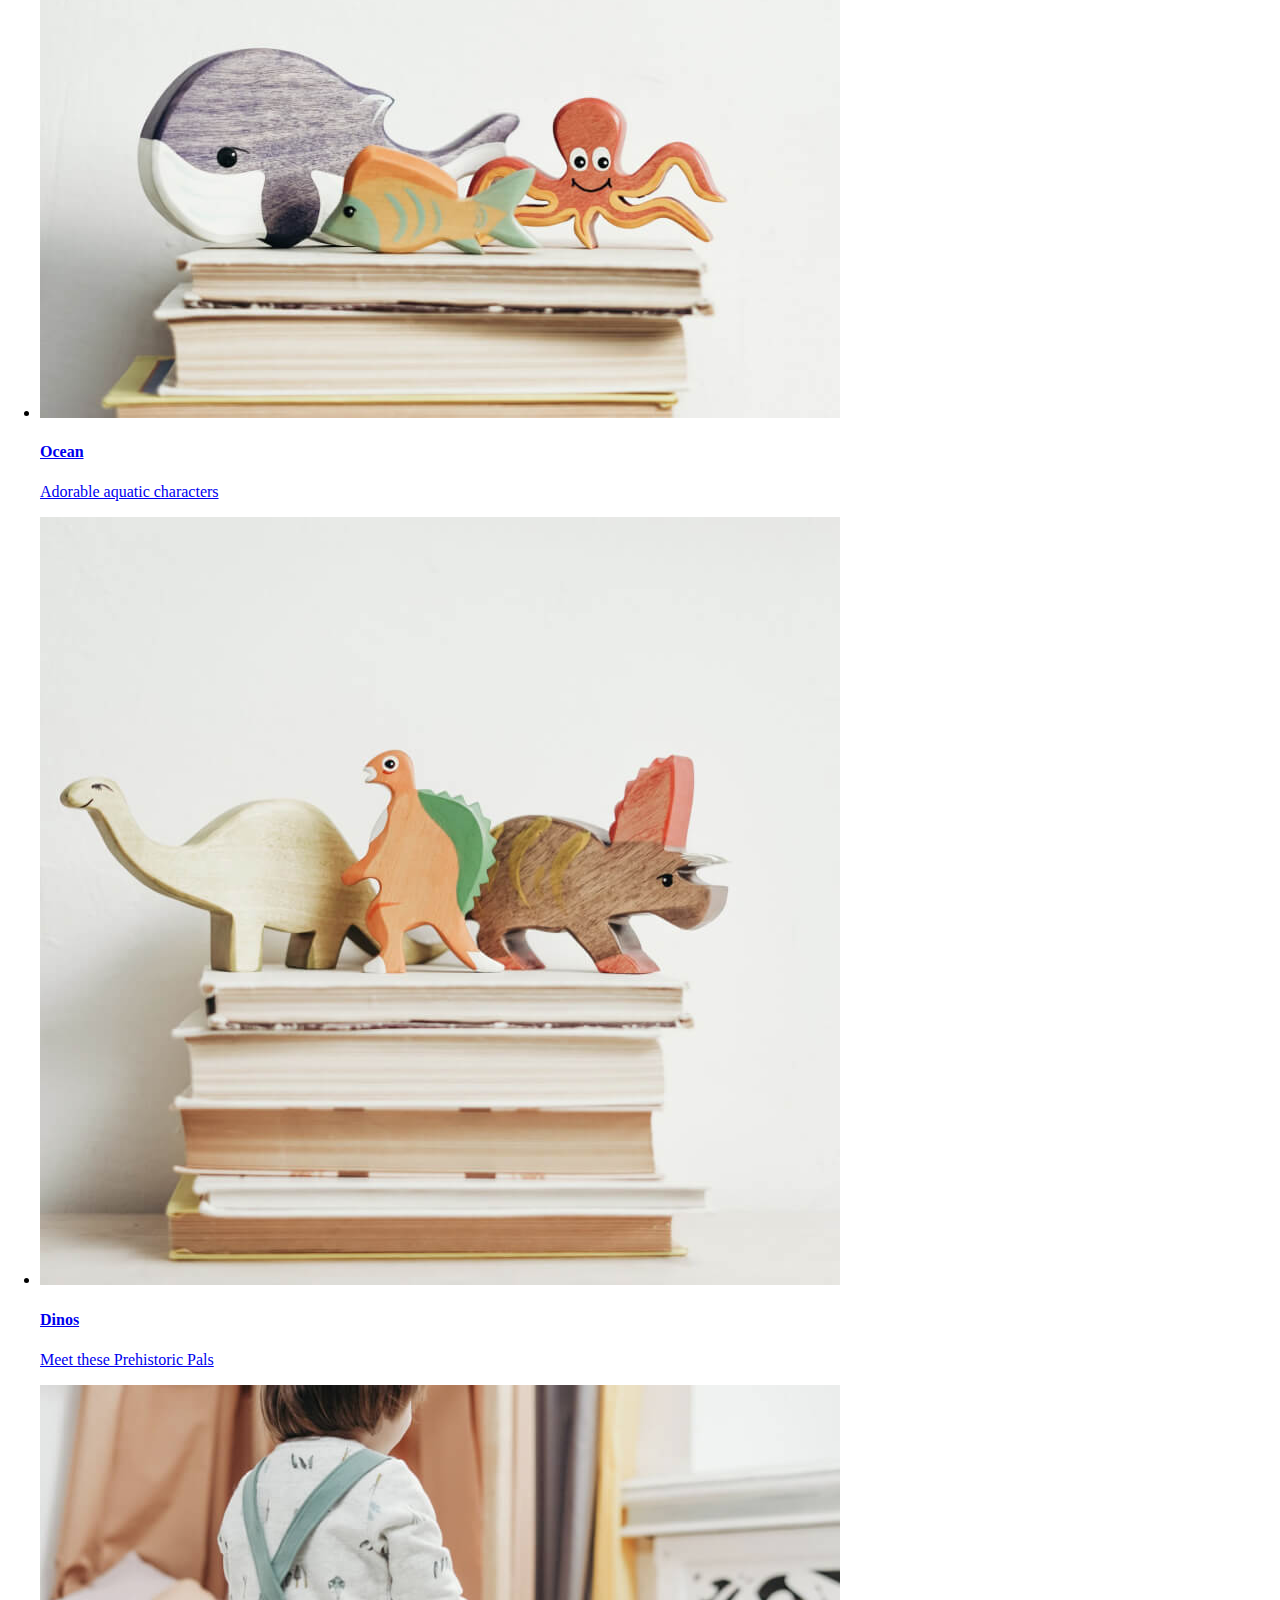
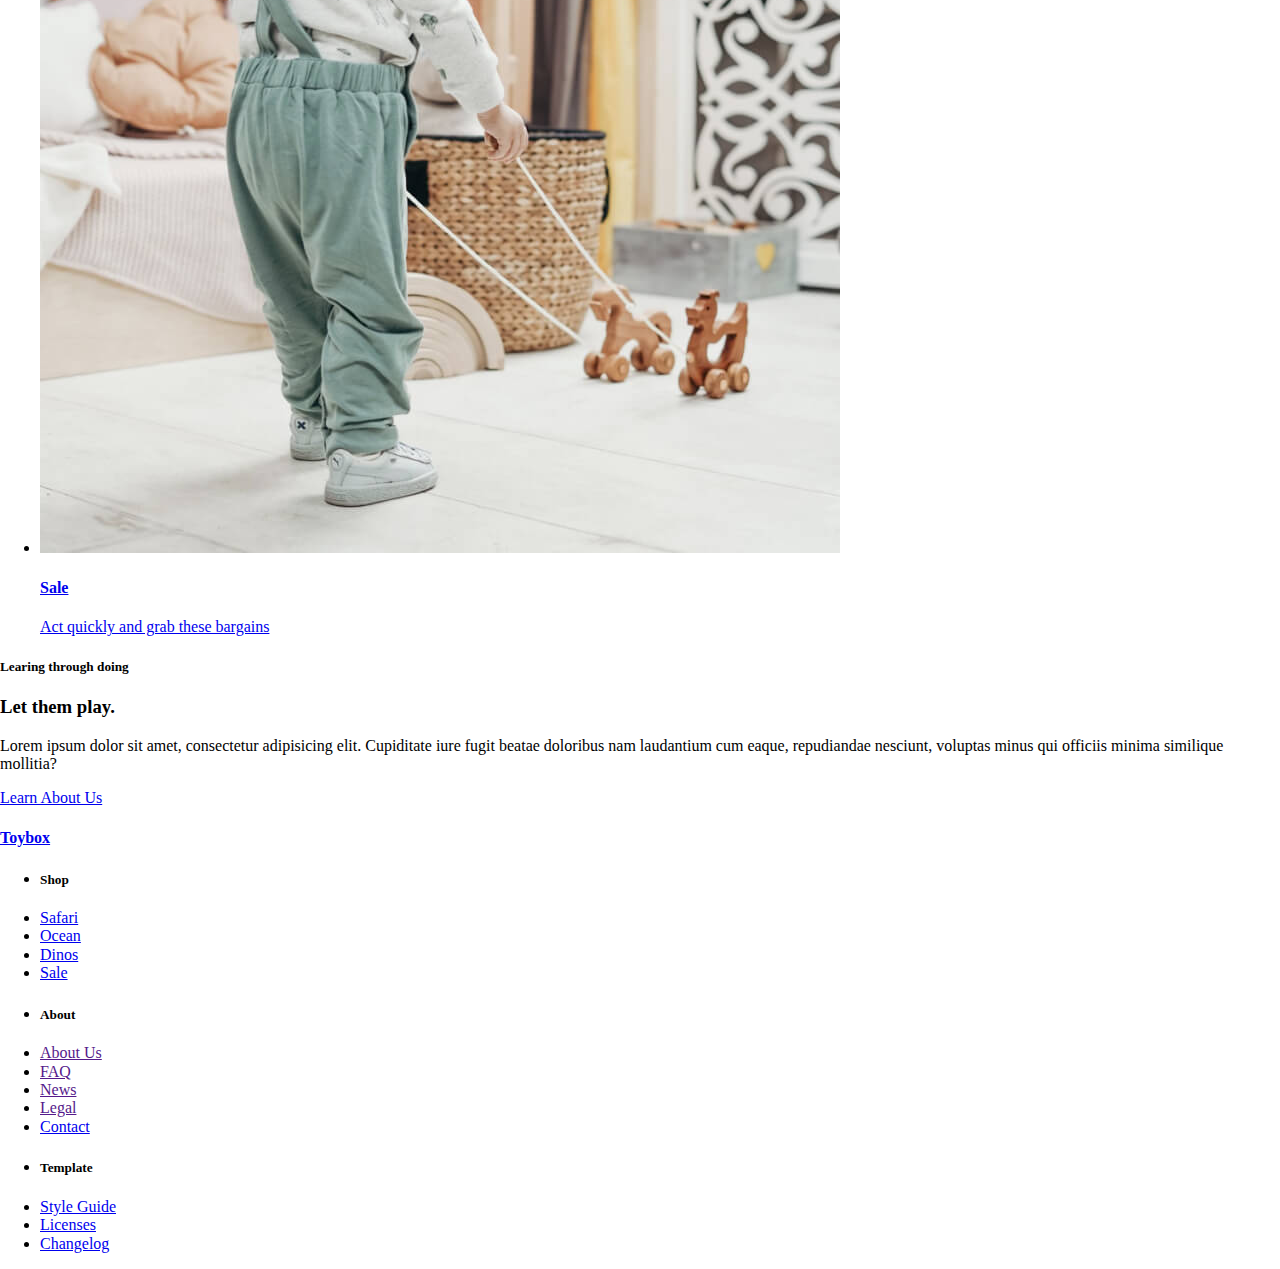
==== commit 3e8580e9: "added skipLink styles and added setup styles" ====
--- a/index.html
+++ b/index.html
@@ -5,6 +5,7 @@
 	<meta http-equiv="X-UA-Compatible" content="IE=edge">
 	<meta name="viewport" content="width=device-width, initial-scale=1.0">
 	<title>STARTER - Toybox Homepage</title>
+    <link rel="stylesheet" href="./styles/styles.css">
 </head>
 <body>
     <a href="#mainContent" class="skipLink">Skip to the main content.</a>
--- a/styles/styles.css
+++ b/styles/styles.css
@@ -0,0 +1,252 @@
+html {
+  line-height: 1.15;
+  -ms-text-size-adjust: 100%;
+  -webkit-text-size-adjust: 100%;
+}
+
+body {
+  margin: 0;
+}
+
+article, aside, footer, header, nav, section {
+  display: block;
+}
+
+h1 {
+  font-size: 2em;
+  margin: 0.67em 0;
+}
+
+figcaption, figure, main {
+  display: block;
+}
+
+figure {
+  margin: 1em 40px;
+}
+
+hr {
+  -webkit-box-sizing: content-box;
+          box-sizing: content-box;
+  height: 0;
+  overflow: visible;
+}
+
+pre {
+  font-family: monospace, monospace;
+  font-size: 1em;
+}
+
+a {
+  background-color: transparent;
+  -webkit-text-decoration-skip: objects;
+}
+
+abbr[title] {
+  border-bottom: none;
+  text-decoration: underline;
+  -webkit-text-decoration: underline dotted;
+          text-decoration: underline dotted;
+}
+
+b, strong {
+  font-weight: inherit;
+}
+
+b, strong {
+  font-weight: bolder;
+}
+
+code, kbd, samp {
+  font-family: monospace, monospace;
+  font-size: 1em;
+}
+
+dfn {
+  font-style: italic;
+}
+
+mark {
+  background-color: #ff0;
+  color: #000;
+}
+
+small {
+  font-size: 80%;
+}
+
+sub, sup {
+  font-size: 75%;
+  line-height: 0;
+  position: relative;
+  vertical-align: baseline;
+}
+
+sub {
+  bottom: -0.25em;
+}
+
+sup {
+  top: -0.5em;
+}
+
+audio, video {
+  display: inline-block;
+}
+
+audio:not([controls]) {
+  display: none;
+  height: 0;
+}
+
+img {
+  border-style: none;
+}
+
+svg:not(:root) {
+  overflow: hidden;
+}
+
+button, input, optgroup, select, textarea {
+  font-family: sans-serif;
+  font-size: 100%;
+  line-height: 1.15;
+  margin: 0;
+}
+
+button, input {
+  overflow: visible;
+}
+
+button, select {
+  text-transform: none;
+}
+
+button, html [type=button], [type=reset], [type=submit] {
+  -webkit-appearance: button;
+}
+
+button::-moz-focus-inner, [type=button]::-moz-focus-inner, [type=reset]::-moz-focus-inner, [type=submit]::-moz-focus-inner {
+  border-style: none;
+  padding: 0;
+}
+
+button:-moz-focusring, [type=button]:-moz-focusring, [type=reset]:-moz-focusring, [type=submit]:-moz-focusring {
+  outline: 1px dotted ButtonText;
+}
+
+fieldset {
+  padding: 0.35em 0.75em 0.625em;
+}
+
+legend {
+  -webkit-box-sizing: border-box;
+          box-sizing: border-box;
+  color: inherit;
+  display: table;
+  max-width: 100%;
+  padding: 0;
+  white-space: normal;
+}
+
+progress {
+  display: inline-block;
+  vertical-align: baseline;
+}
+
+textarea {
+  overflow: auto;
+}
+
+[type=checkbox], [type=radio] {
+  -webkit-box-sizing: border-box;
+          box-sizing: border-box;
+  padding: 0;
+}
+
+[type=number]::-webkit-inner-spin-button, [type=number]::-webkit-outer-spin-button {
+  height: auto;
+}
+
+[type=search] {
+  -webkit-appearance: textfield;
+  outline-offset: -2px;
+}
+
+[type=search]::-webkit-search-cancel-button, [type=search]::-webkit-search-decoration {
+  -webkit-appearance: none;
+}
+
+::-webkit-file-upload-button {
+  -webkit-appearance: button;
+  font: inherit;
+}
+
+details, menu {
+  display: block;
+}
+
+summary {
+  display: list-item;
+}
+
+canvas {
+  display: inline-block;
+}
+
+template {
+  display: none;
+}
+
+[hidden] {
+  display: none;
+}
+
+.clearfix:after {
+  visibility: hidden;
+  display: block;
+  font-size: 0;
+  content: "";
+  clear: both;
+  height: 0;
+}
+
+html {
+  -webkit-box-sizing: border-box;
+  box-sizing: border-box;
+}
+
+*, *:before, *:after {
+  -webkit-box-sizing: inherit;
+          box-sizing: inherit;
+}
+
+.sr-only {
+  position: absolute;
+  width: 1px;
+  height: 1px;
+  margin: -1px;
+  border: 0;
+  padding: 0;
+  white-space: nowrap;
+  -webkit-clip-path: inset(100%);
+          clip-path: inset(100%);
+  clip: rect(0 0 0 0);
+  overflow: hidden;
+}
+
+.skipLink {
+  background-color: white;
+  color: black;
+  font-size: 1rem;
+  padding: 10px 0;
+  position: absolute;
+  left: -1000px;
+  top: 0;
+  z-index: 999;
+}
+.skipLink:focus {
+  left: 0;
+  right: 0;
+  text-align: center;
+}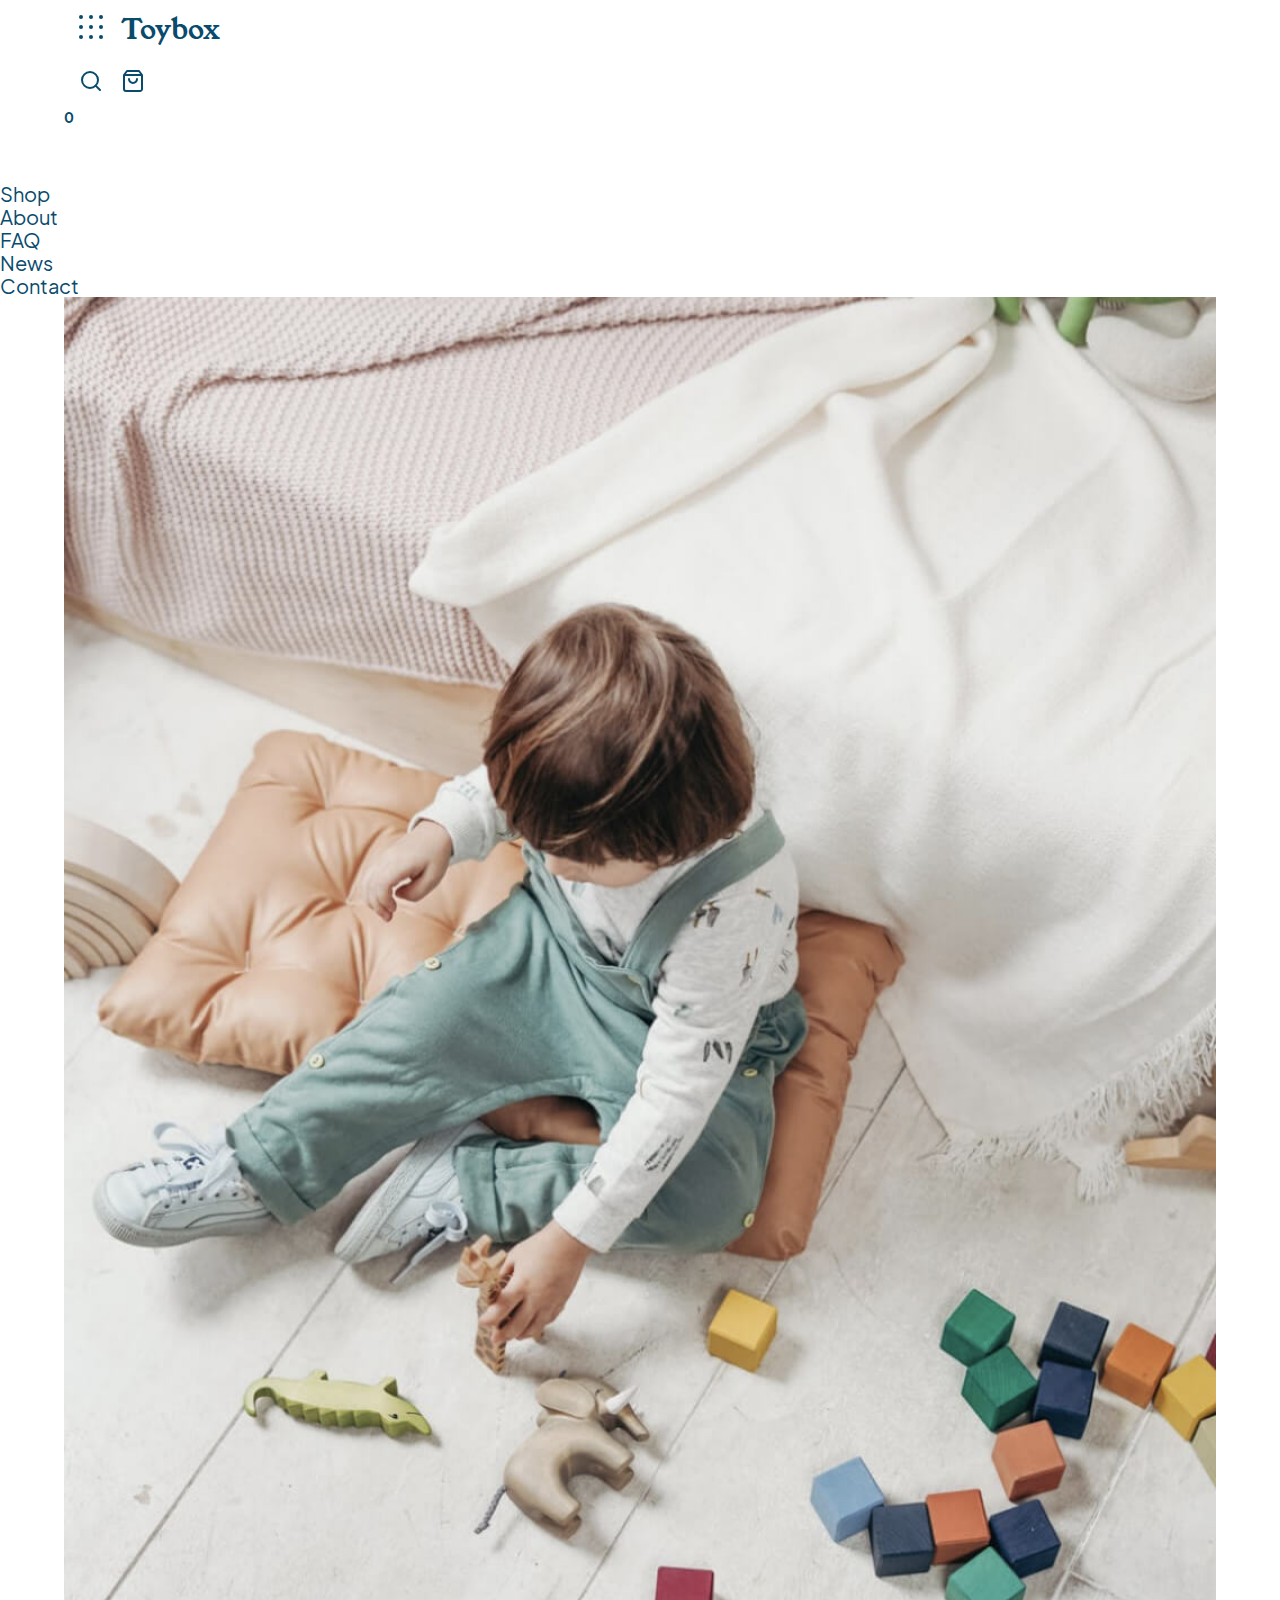
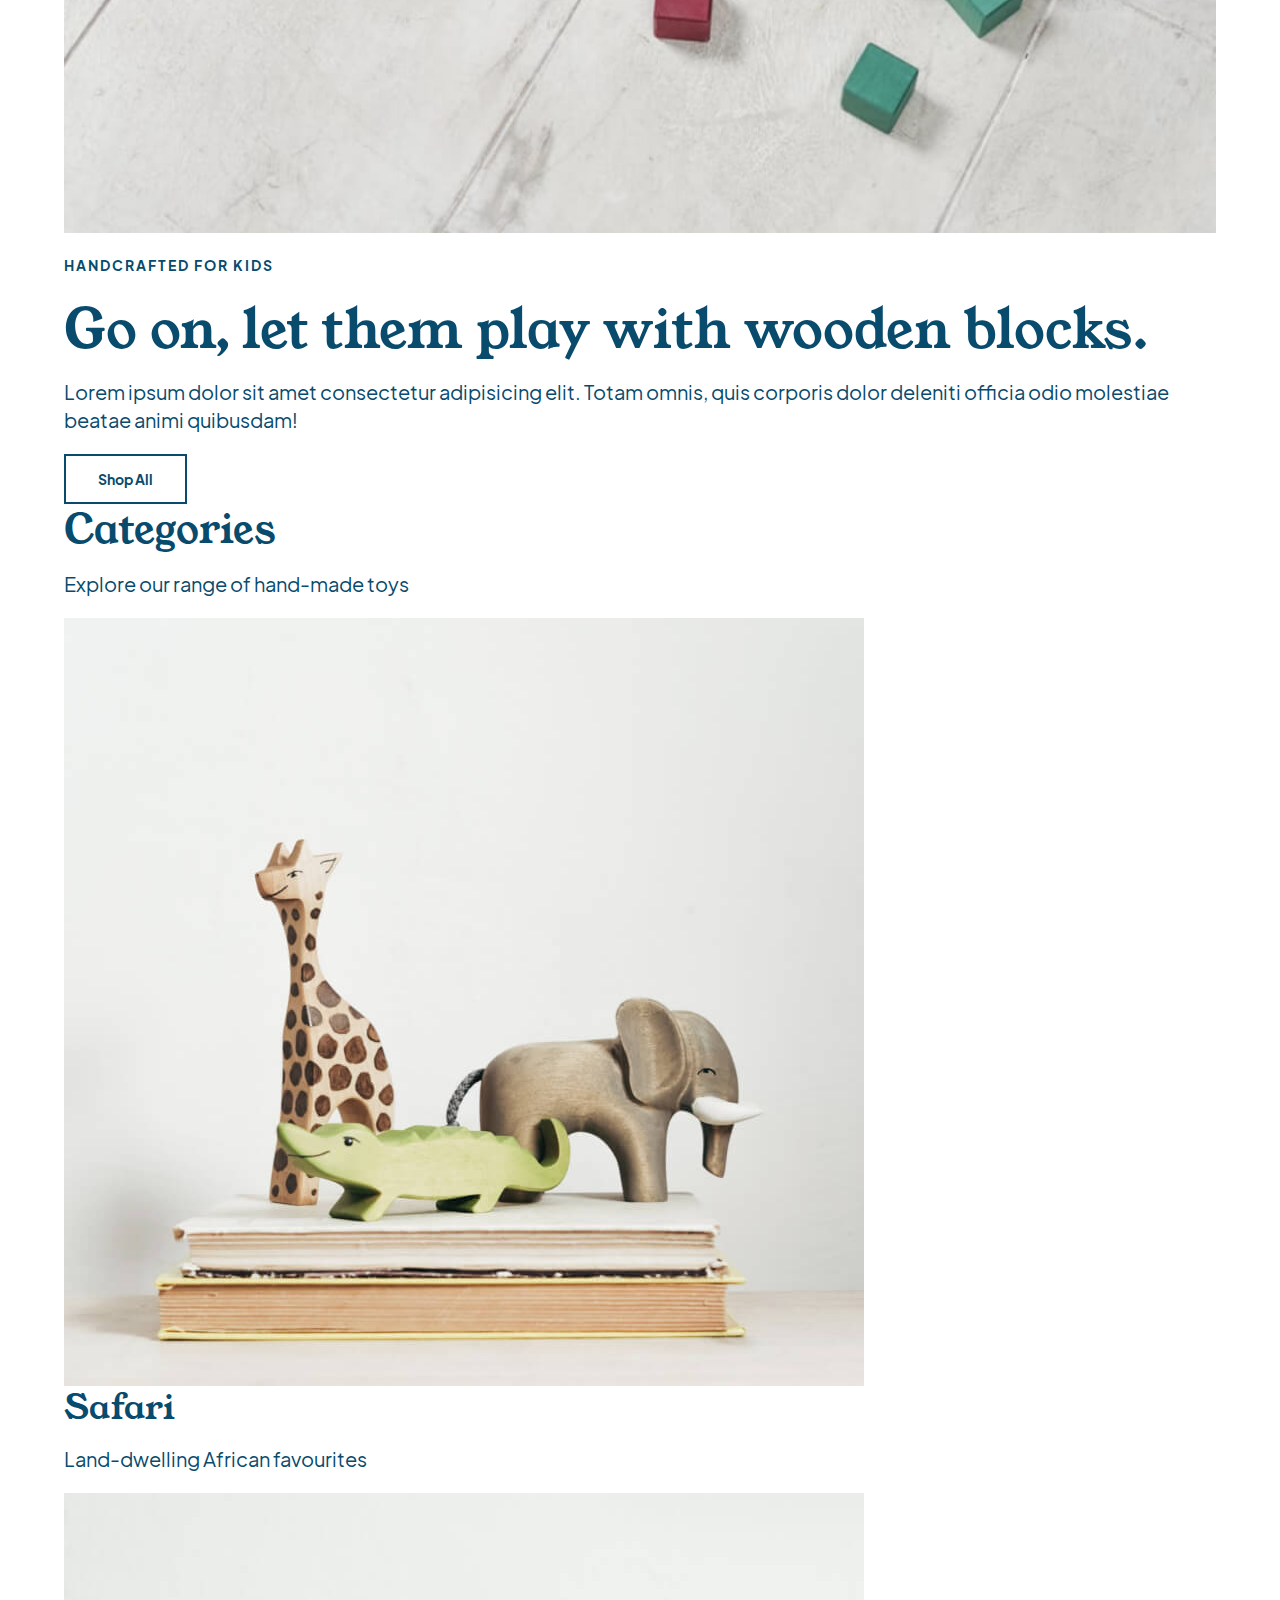
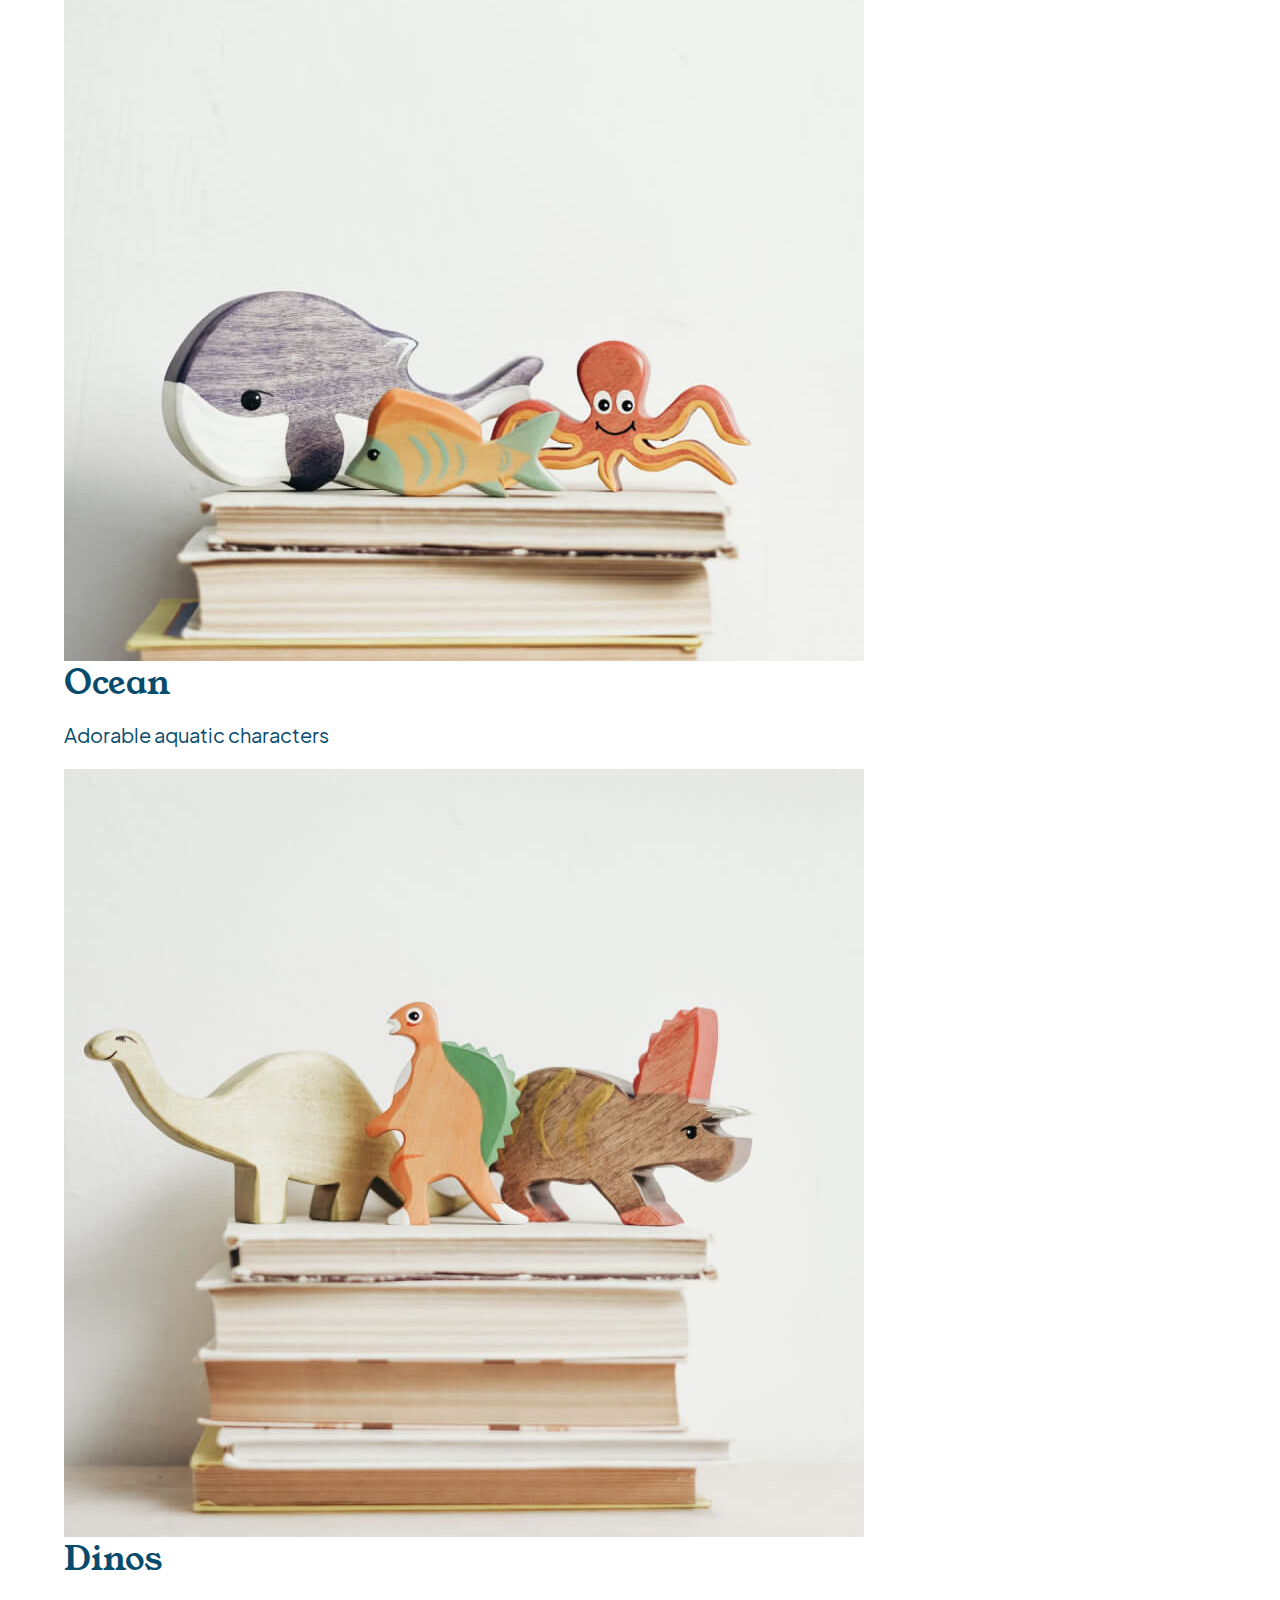
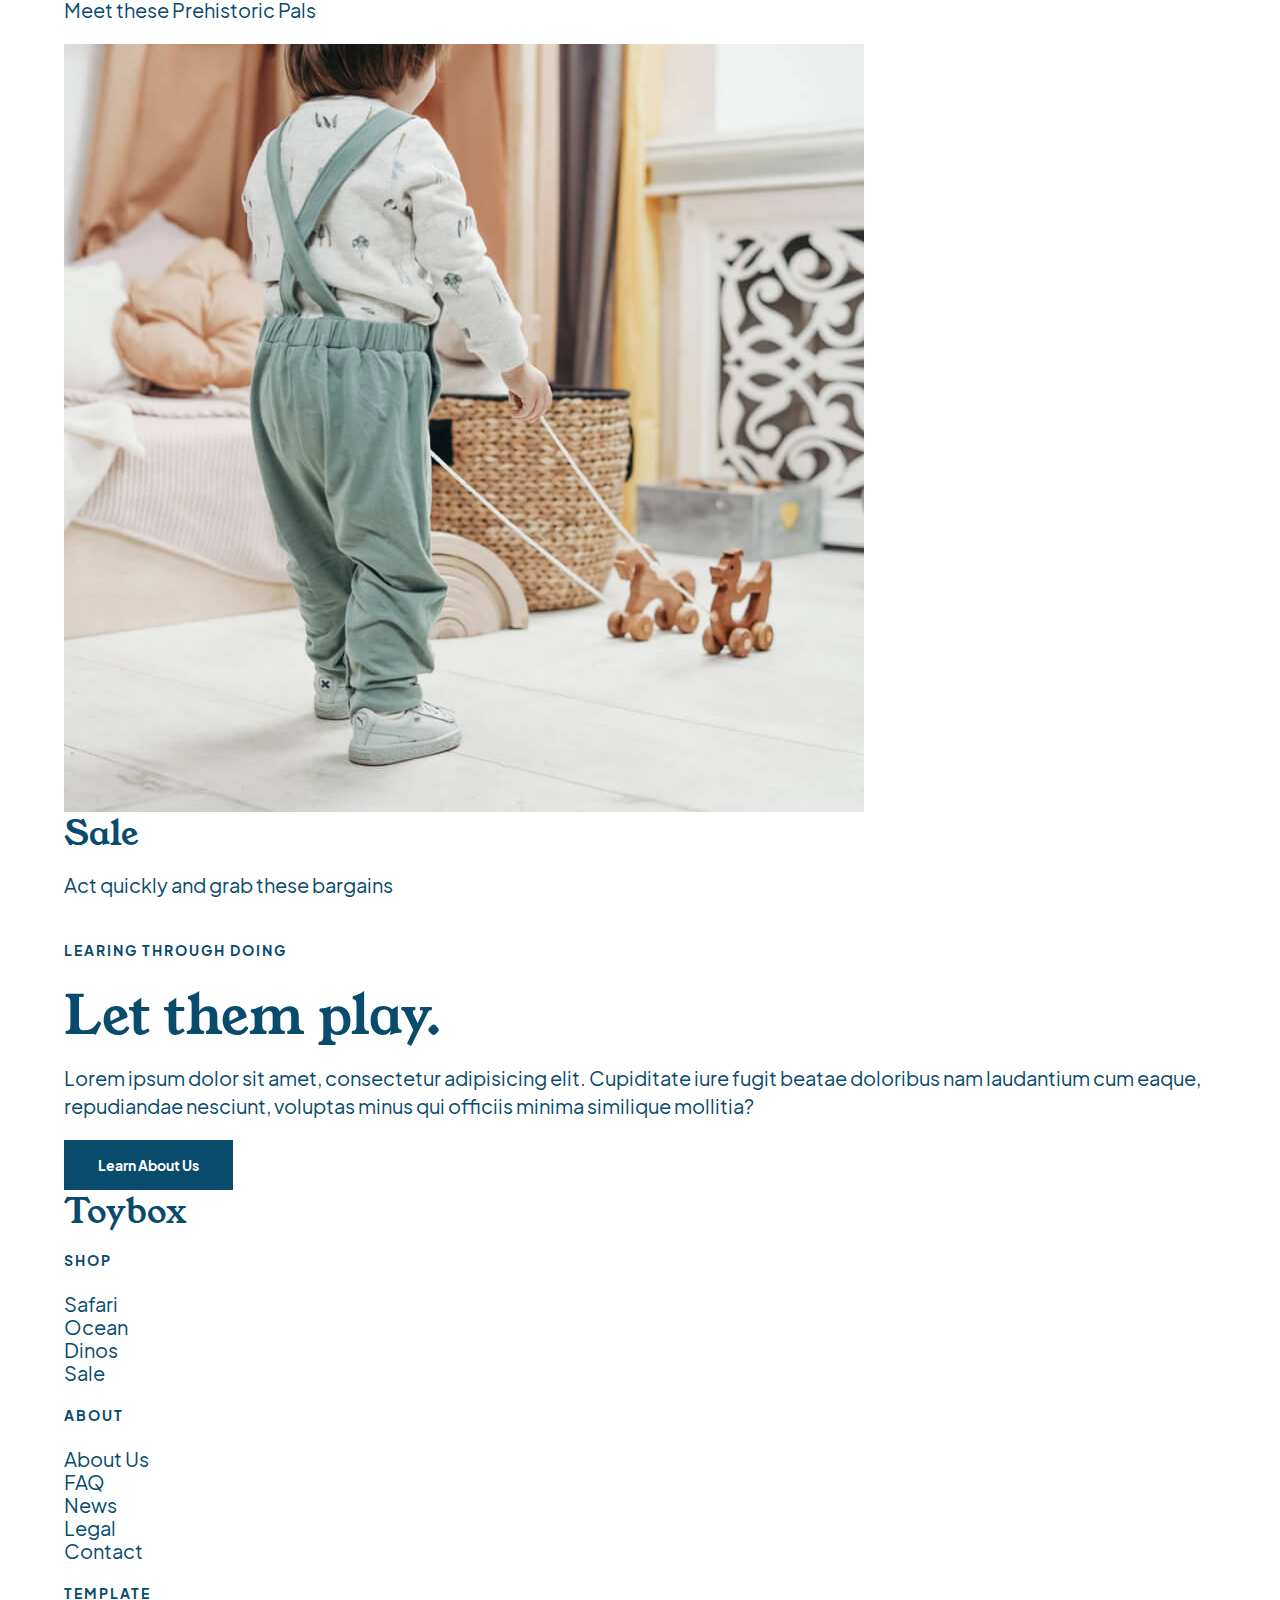
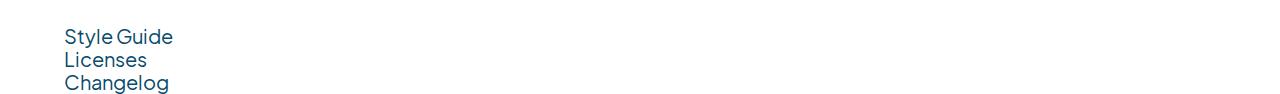
==== commit c3d75e64: "added secondaryButton styles" ====
--- a/index.html
+++ b/index.html
@@ -61,8 +61,8 @@
             <h5>Handcrafted for kids</h5>
             <h3>Go on, let them play with wooden blocks.</h3>
             <p>Lorem ipsum dolor sit amet consectetur adipisicing elit. Totam omnis, quis corporis dolor deleniti officia odio molestiae beatae animi quibusdam!</p>
+            <a href="#" class="button">Shop All</a>
         </div>
-        <a href="#" class="button">Shop All</a>
     </header>
 
         <main id="mainContent">
@@ -110,7 +110,7 @@
                     <h5>Learing through doing</h5>
                     <h3>Let them play.</h3>
                     <p>Lorem ipsum dolor sit amet, consectetur adipisicing elit. Cupiditate iure fugit beatae doloribus nam laudantium cum eaque, repudiandae nesciunt, voluptas minus qui officiis minima similique mollitia?</p>
-                    <a href="#">Learn About Us</a>
+                    <a href="#" class="button secondaryButton">Learn About Us</a>
                 </div>
             </section><!--END .play-->
         </main>
--- a/styles/styles.css
+++ b/styles/styles.css
@@ -249,4 +249,126 @@
   left: 0;
   right: 0;
   text-align: center;
+}
+
+@font-face {
+  font-family: "Jakarta Sans";
+  src: url(../fonts/PlusJakarta_Sans-2.5/webfonts/PlusJakartaSans-Regular.woff), url(../fonts/PlusJakarta_Sans-2.5/webfonts/PlusJakartaSans-Regular.woff2), url(../fonts/PlusJakarta_Sans-2.5/static/PlusJakartaSans-Regular.ttf);
+  font-weight: normal;
+}
+@font-face {
+  font-family: "Jakarta Sans";
+  src: url(../fonts/PlusJakarta_Sans-2.5/webfonts/PlusJakartaSans-Bold.woff), url(../fonts/PlusJakarta_Sans-2.5/webfonts/PlusJakartaSans-Bold.woff2), url(../fonts/PlusJakarta_Sans-2.5/static/PlusJakartaSans-Bold.ttf);
+  font-weight: bold;
+}
+@font-face {
+  font-family: "Young Serif";
+  src: url(../fonts/youngserif/YoungSerif-Regular.otf);
+}
+html {
+  font-size: 125%;
+}
+
+body {
+  font-family: "Jakarta Sans";
+  font-size: 1rem;
+  color: #084b6d;
+}
+
+h1, h2, h3, h4 {
+  font-family: "Young Serif";
+  color: #084b6d;
+  margin: 0;
+}
+
+h1 {
+  font-size: 28px;
+  font-size: 1.4rem;
+}
+
+h2 {
+  font-size: 40px;
+  font-size: 2rem;
+  margin-bottom: 18px;
+}
+
+h3 {
+  font-size: 54px;
+  font-size: 2.7rem;
+}
+
+h4 {
+  font-size: 34px;
+  font-size: 1.7rem;
+}
+
+h5 {
+  font-size: 14px;
+  font-size: 0.7rem;
+  text-transform: uppercase;
+  letter-spacing: 0.1rem;
+}
+
+p {
+  line-height: 1.4;
+}
+p.smallCopy {
+  font-size: 14px;
+  font-size: 0.7rem;
+  font-weight: bold;
+  margin: 0;
+}
+
+a {
+  text-decoration: none;
+  color: inherit;
+  -webkit-transition: 0.3s;
+  transition: 0.3s;
+}
+
+.wrapper {
+  max-width: 1280px;
+  width: 90%;
+  margin: 0 auto;
+}
+
+ul {
+  list-style: none;
+  margin: 0;
+  padding: 0;
+}
+
+img {
+  width: 100%;
+  display: block;
+}
+
+button {
+  background-color: transparent;
+  border: none;
+  cursor: pointer;
+  padding: 15px;
+}
+
+a {
+  display: inline-block;
+}
+a.button {
+  border: 2px solid #084b6d;
+  font-size: 14px;
+  font-size: 0.7rem;
+  font-weight: bold;
+  padding: 15px 32px;
+}
+a.button:hover, a.button:focus {
+  background-color: #084b6d;
+  color: #fff;
+}
+a.secondaryButton {
+  background-color: #084b6d;
+  color: #fff;
+}
+a.secondaryButton:hover, a.secondaryButton:focus {
+  background-color: #fff;
+  color: #084b6d;
 }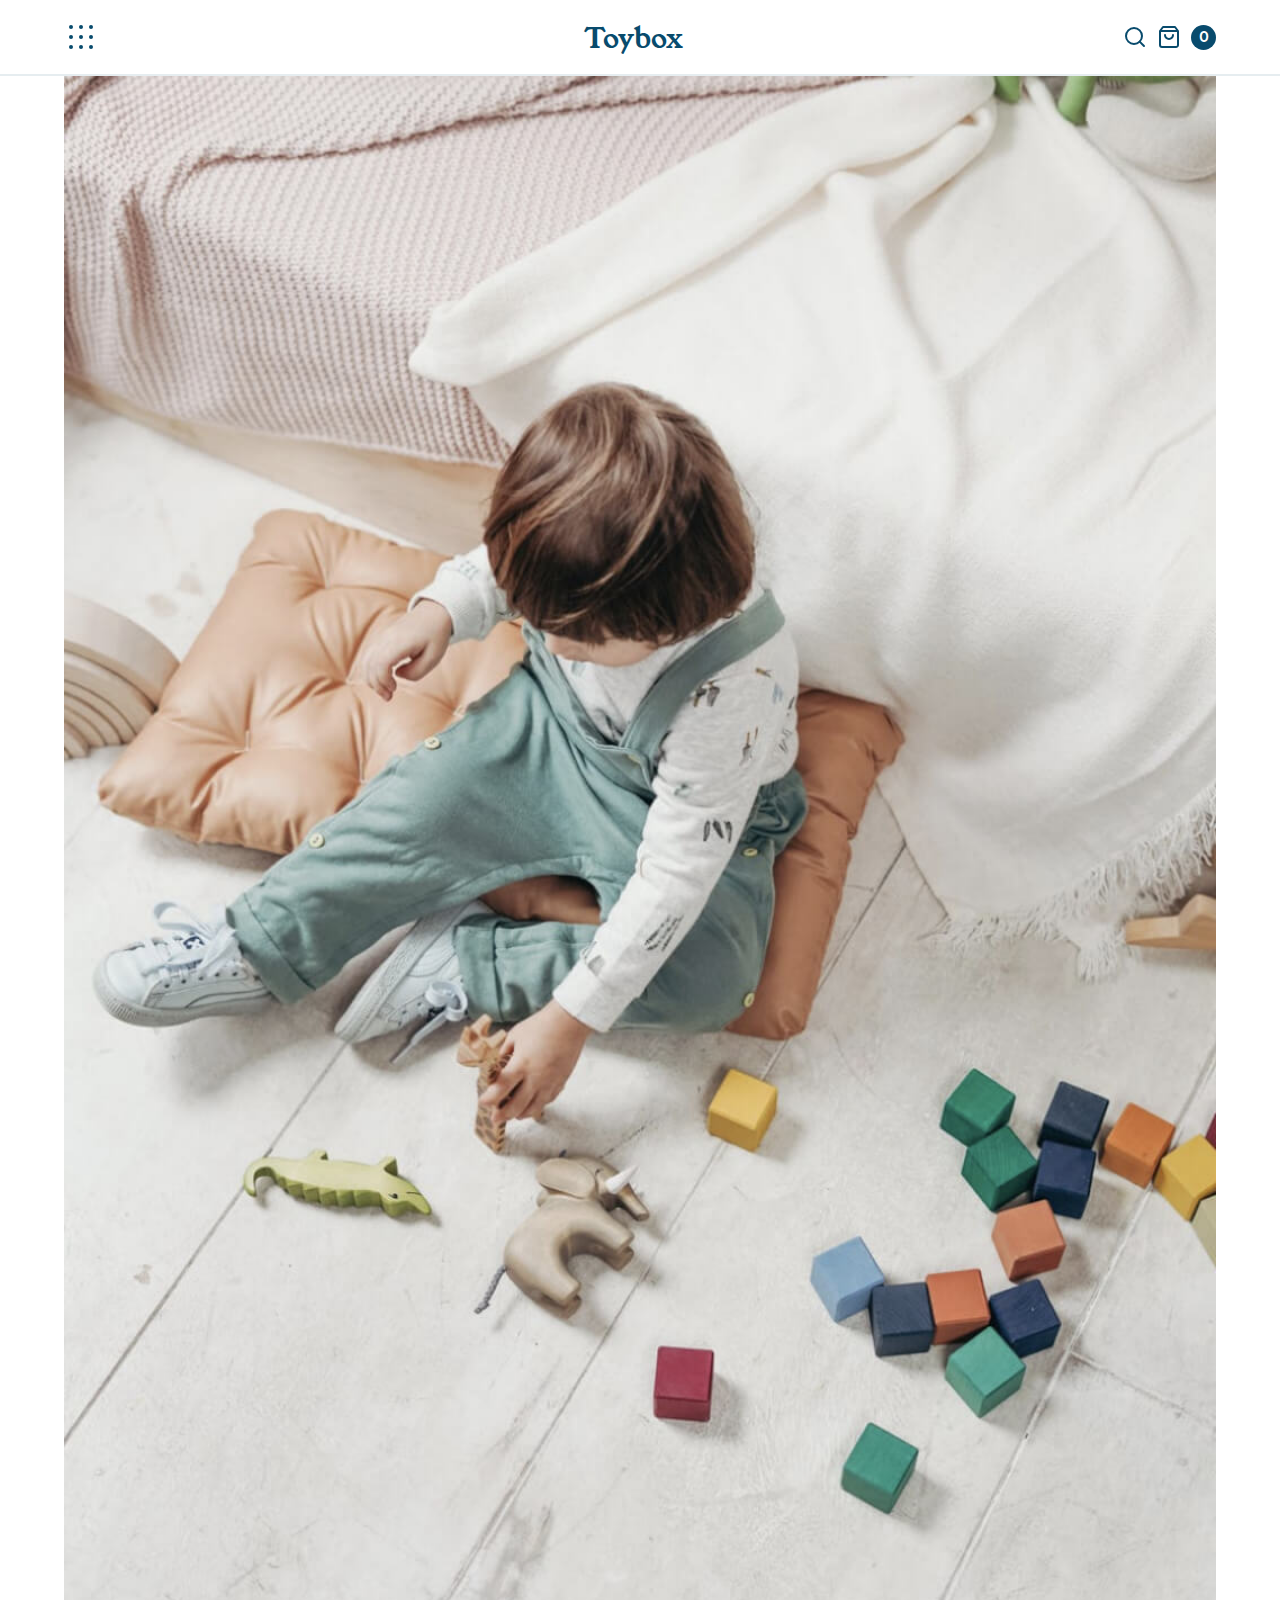
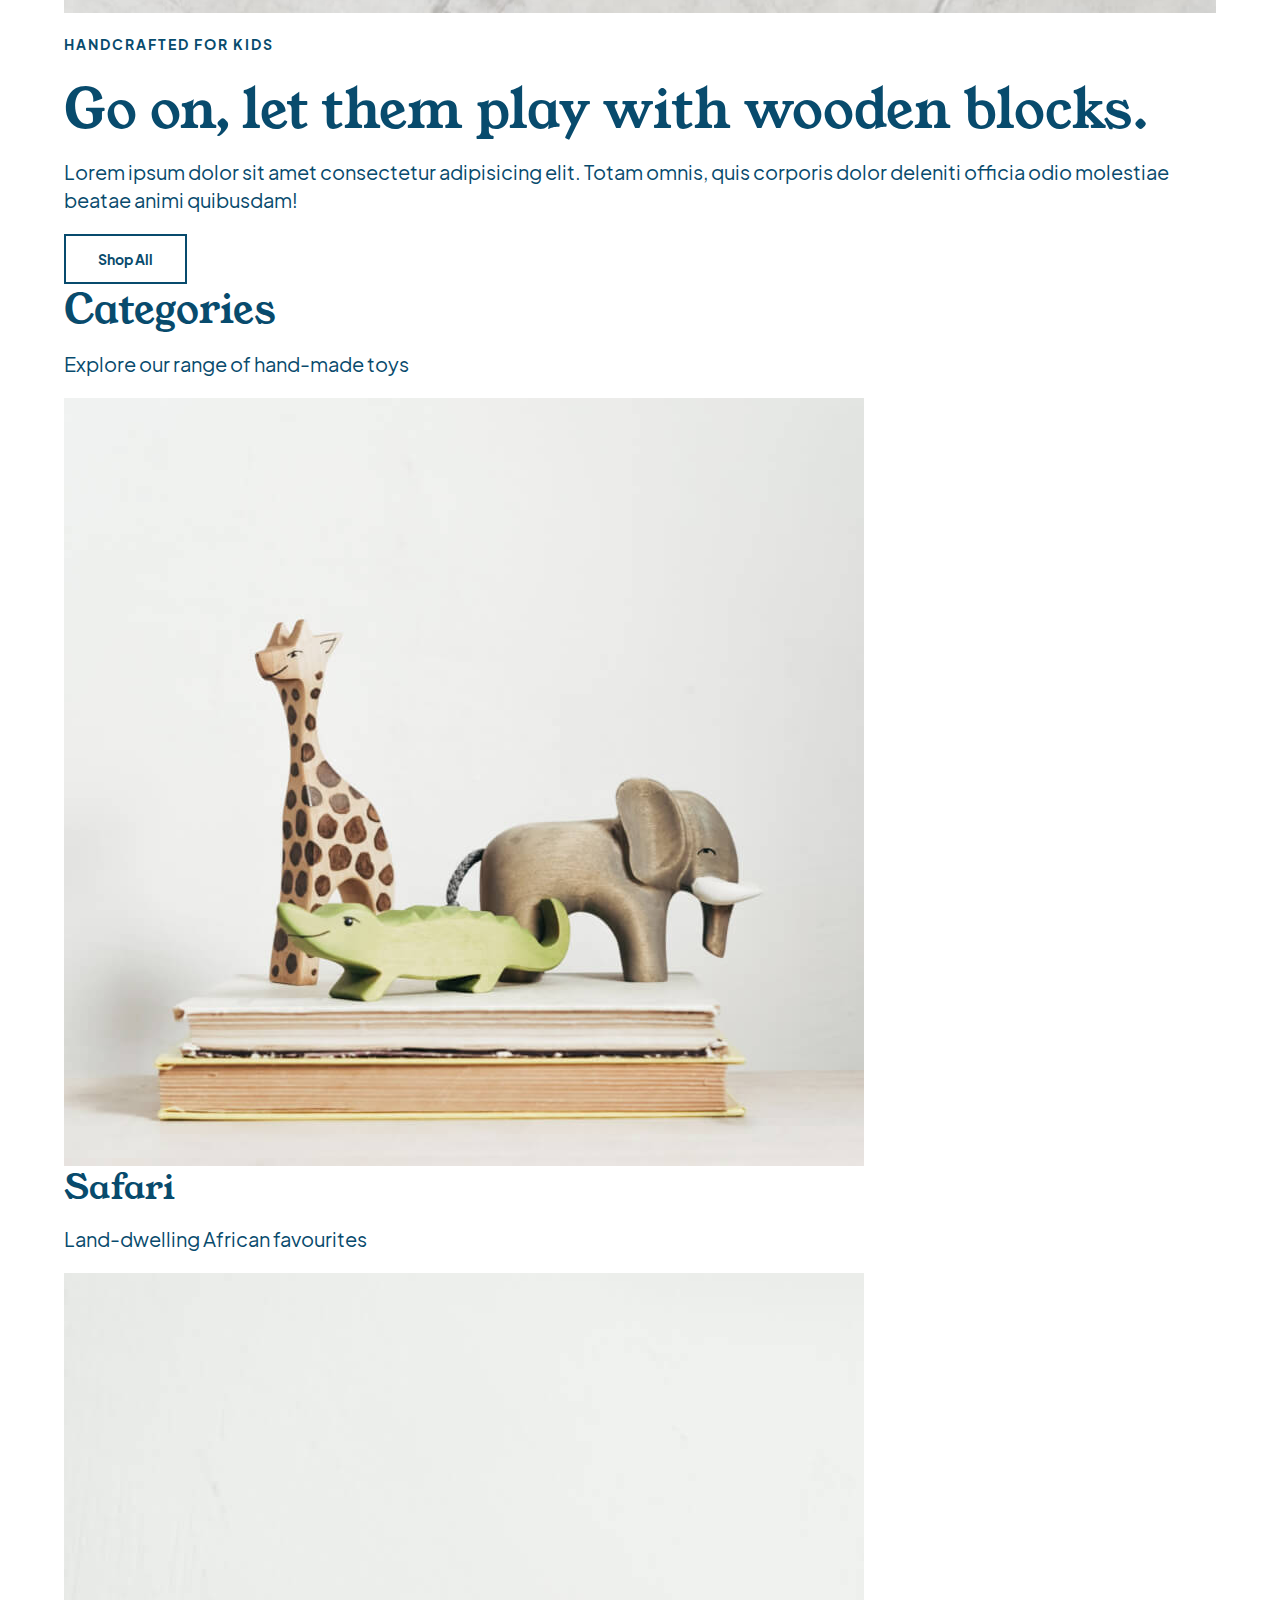
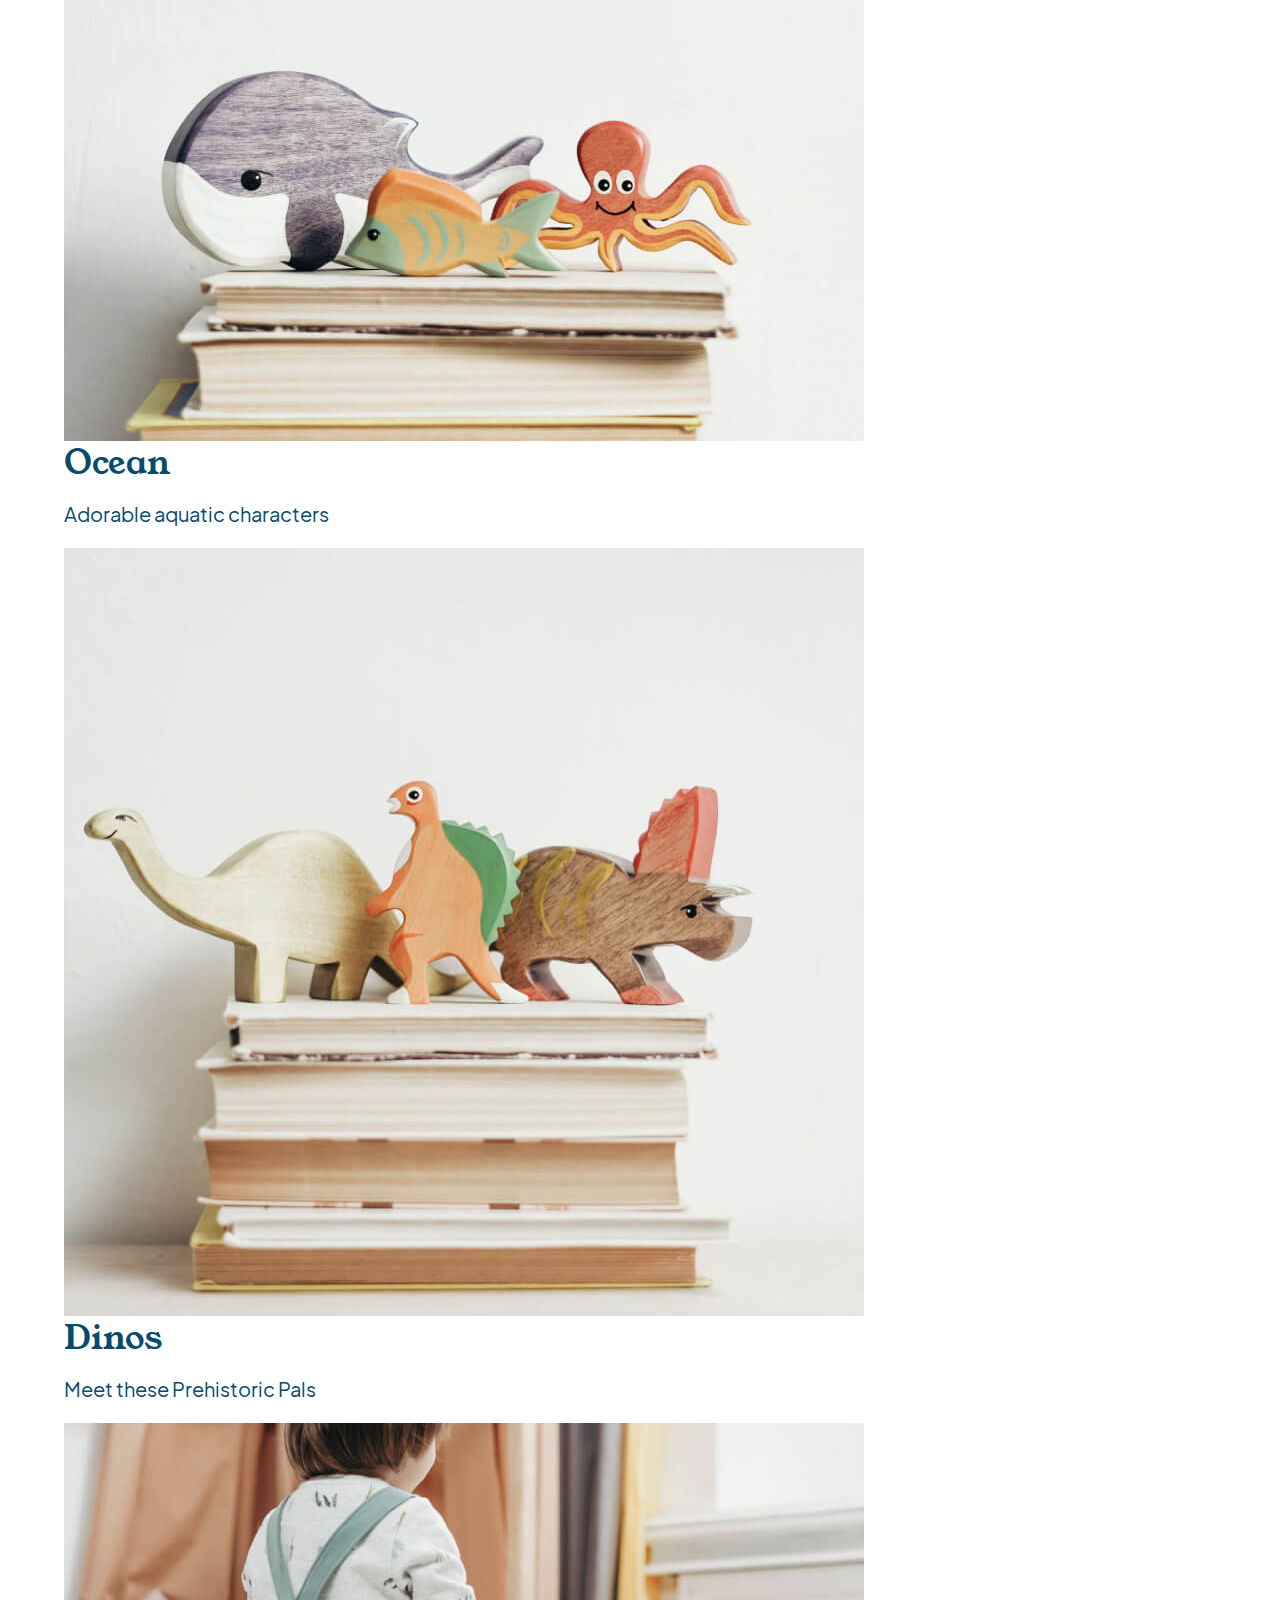
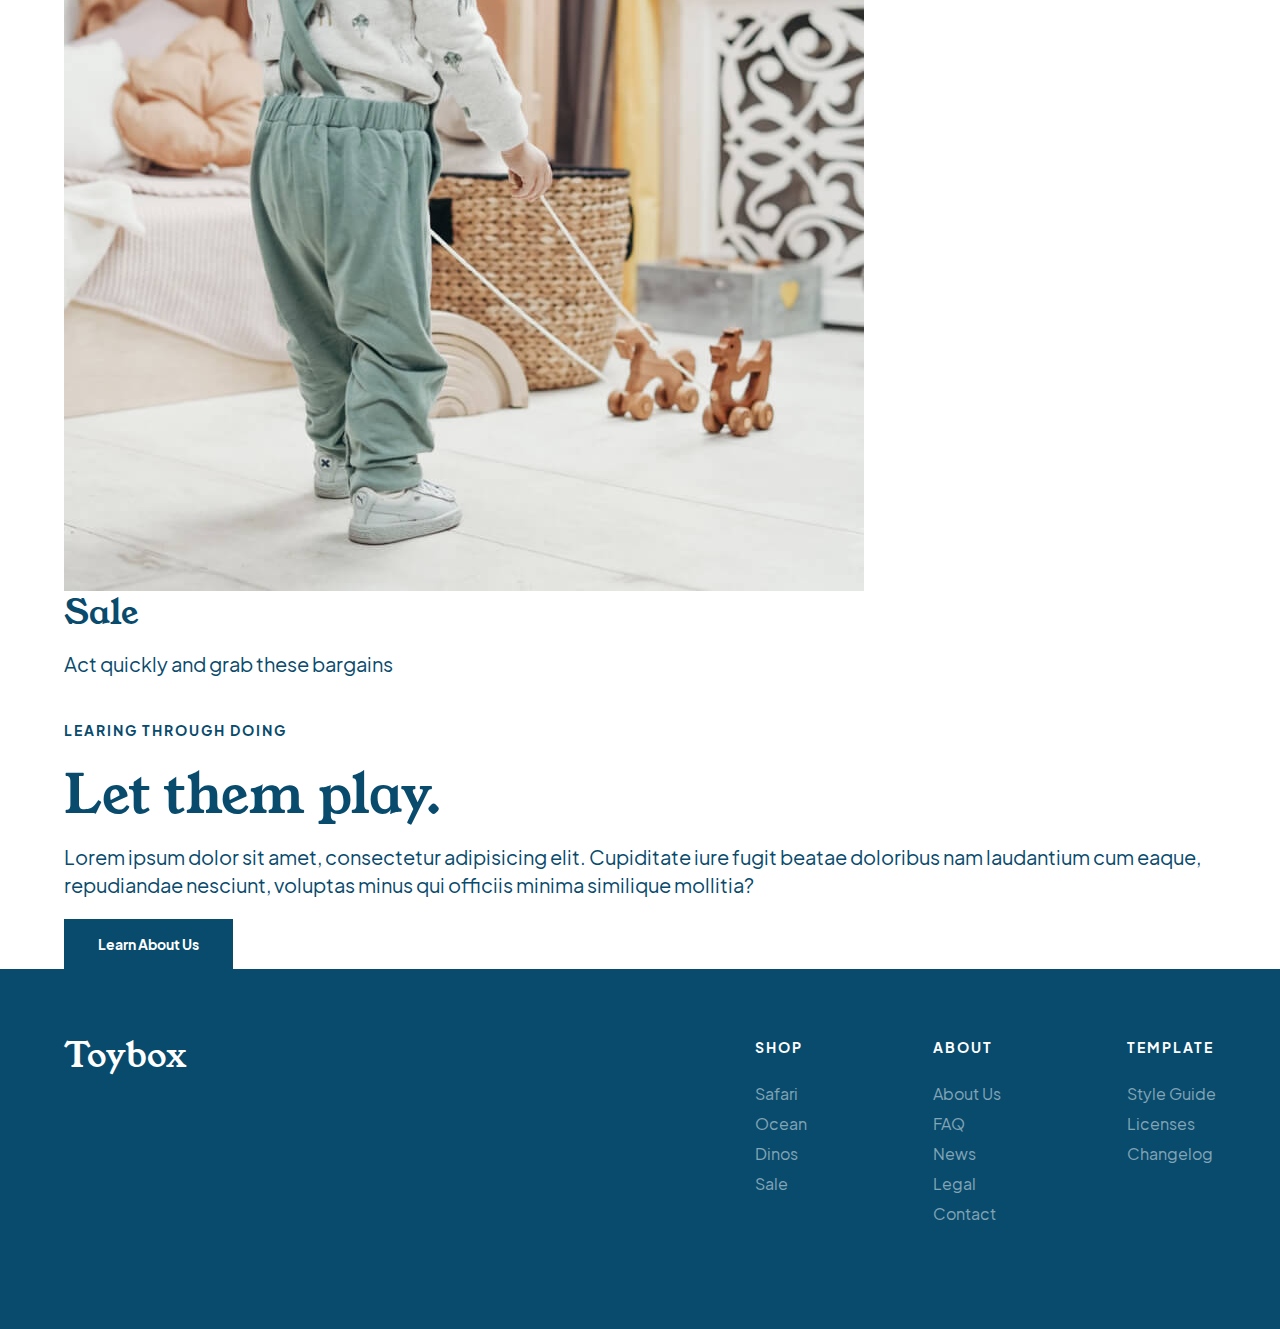
==== commit 9cd01040: "finished styling footer" ====
--- a/index.html
+++ b/index.html
@@ -121,8 +121,7 @@
                     <a href="./index.html">
                         <h4>Toybox</h4>
                     </a>
-                </div>
-
+                    
                     <nav class="footerNav">
                         <ul class="footerShop">
                             <li><h5>Shop</h5></li>
@@ -131,7 +130,7 @@
                             <li><a href="#">Dinos</a></li>
                             <li><a href="#">Sale</a></li>
                         </ul><!--END of .footerShop-->
-
+                        
                         <ul>
                             <li><h5>About</h5></li>
                             <li><a href="">About Us</a></li>
@@ -140,7 +139,7 @@
                             <li><a href="">Legal</a></li>
                             <li><a href="./contact.html">Contact</a></li>
                         </ul><!--END .footerAbout-->
-
+                        
                         <ul>
                             <li><h5>Template</h5></li>
                             <li><a href="#">Style Guide</a></li>
@@ -148,6 +147,7 @@
                             <li><a href="#">Changelog</a></li>
                         </ul>
                     </nav>
+                </div>
                     
 
             </div><!--END .wrapper-->
--- a/styles/styles.css
+++ b/styles/styles.css
@@ -371,4 +371,125 @@
 a.secondaryButton:hover, a.secondaryButton:focus {
   background-color: #fff;
   color: #084b6d;
+}
+
+.navBar {
+  position: sticky;
+  top: 0;
+  background-color: #fff;
+  border-bottom: 2px solid rgba(8, 75, 109, 0.1);
+  z-index: 10;
+  padding: 15px 0;
+}
+.navBar .wrapper {
+  display: -webkit-box;
+  display: -ms-flexbox;
+  display: flex;
+  -webkit-box-pack: justify;
+      -ms-flex-pack: justify;
+          justify-content: space-between;
+  -webkit-box-align: center;
+      -ms-flex-align: center;
+          align-items: center;
+}
+.navBar .searchCart {
+  display: -webkit-box;
+  display: -ms-flexbox;
+  display: flex;
+  -webkit-box-align: center;
+      -ms-flex-align: center;
+          align-items: center;
+}
+.navBar .bag,
+.navBar .menuIcon {
+  padding: 10px 5px;
+}
+.navBar .counter {
+  background-color: #084b6d;
+  color: #fff;
+  border-radius: 50%;
+  width: 25px;
+  height: 25px;
+  display: -webkit-box;
+  display: -ms-flexbox;
+  display: flex;
+  -webkit-box-align: center;
+      -ms-flex-align: center;
+          align-items: center;
+  -webkit-box-pack: center;
+      -ms-flex-pack: center;
+          justify-content: center;
+  margin-left: 5px;
+}
+.navBar .logo {
+  margin-left: 50px;
+}
+
+.slideOutNav {
+  background-color: #084b6d;
+  color: #fff;
+  min-height: 100vh;
+  position: fixed;
+  top: 0;
+  padding: 30px 50px;
+  width: 100%;
+  max-width: 450px;
+  font-weight: bold;
+  display: -webkit-box;
+  display: -ms-flexbox;
+  display: flex;
+  -webkit-box-orient: vertical;
+  -webkit-box-direction: normal;
+      -ms-flex-direction: column;
+          flex-direction: column;
+  z-index: 20;
+  left: -450px;
+}
+.slideOutNav button {
+  -ms-flex-item-align: end;
+      align-self: flex-end;
+}
+.slideOutNav a {
+  line-height: 2.2rem;
+}
+.slideOutNav a:hover, .slideOutNav a:focus {
+  color: rgba(255, 255, 255, 0.6);
+}
+
+footer {
+  background-color: #084b6d;
+  color: #fff;
+  padding: 70px 0 100px;
+}
+footer h4 {
+  color: #fff;
+}
+footer h5 {
+  margin-top: 0;
+}
+footer .footerFlexContainer {
+  display: -webkit-box;
+  display: -ms-flexbox;
+  display: flex;
+  -webkit-box-pack: justify;
+      -ms-flex-pack: justify;
+          justify-content: space-between;
+}
+footer .footerNav {
+  display: -webkit-box;
+  display: -ms-flexbox;
+  display: flex;
+  -webkit-box-pack: justify;
+      -ms-flex-pack: justify;
+          justify-content: space-between;
+  width: 40%;
+}
+footer a {
+  color: rgba(255, 255, 255, 0.5);
+  font-size: 16px;
+  font-size: 0.8rem;
+  line-height: 1.5rem;
+}
+footer a:hover, footer a:focus {
+  color: #fff;
 }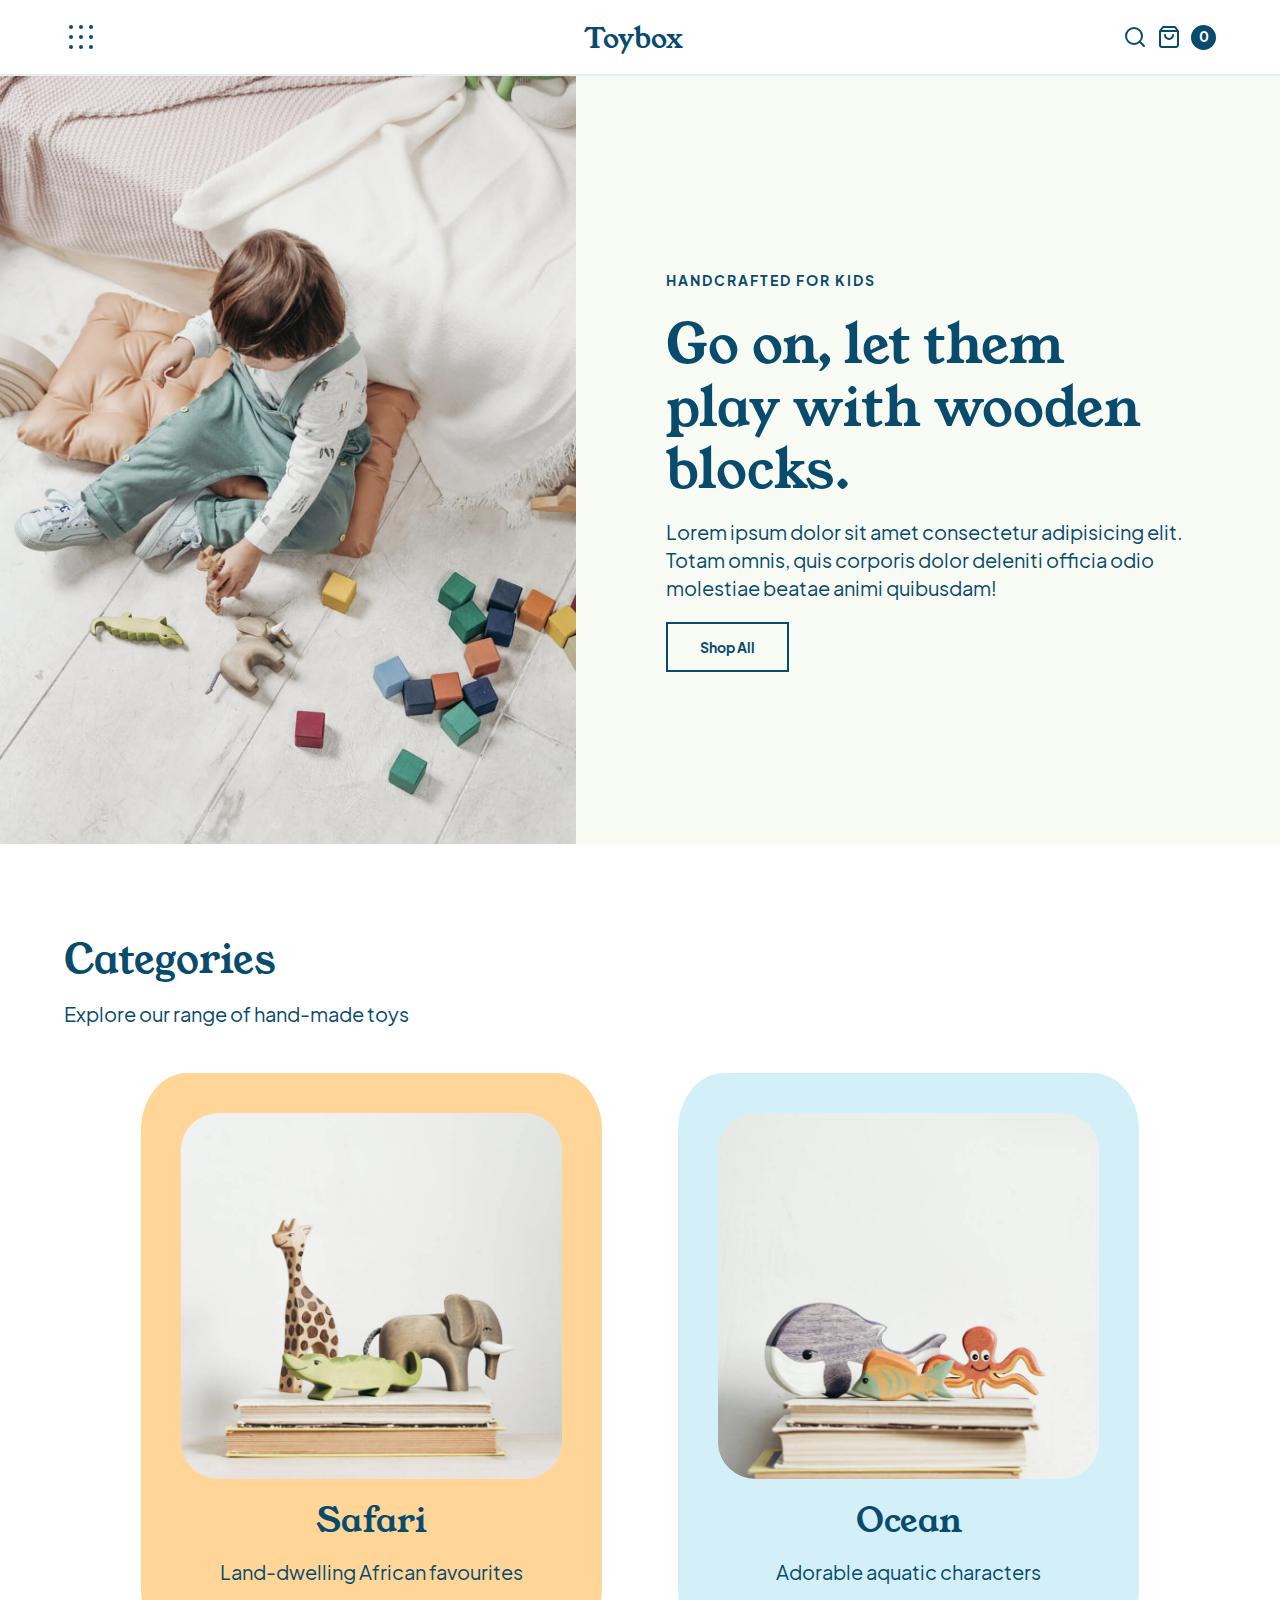
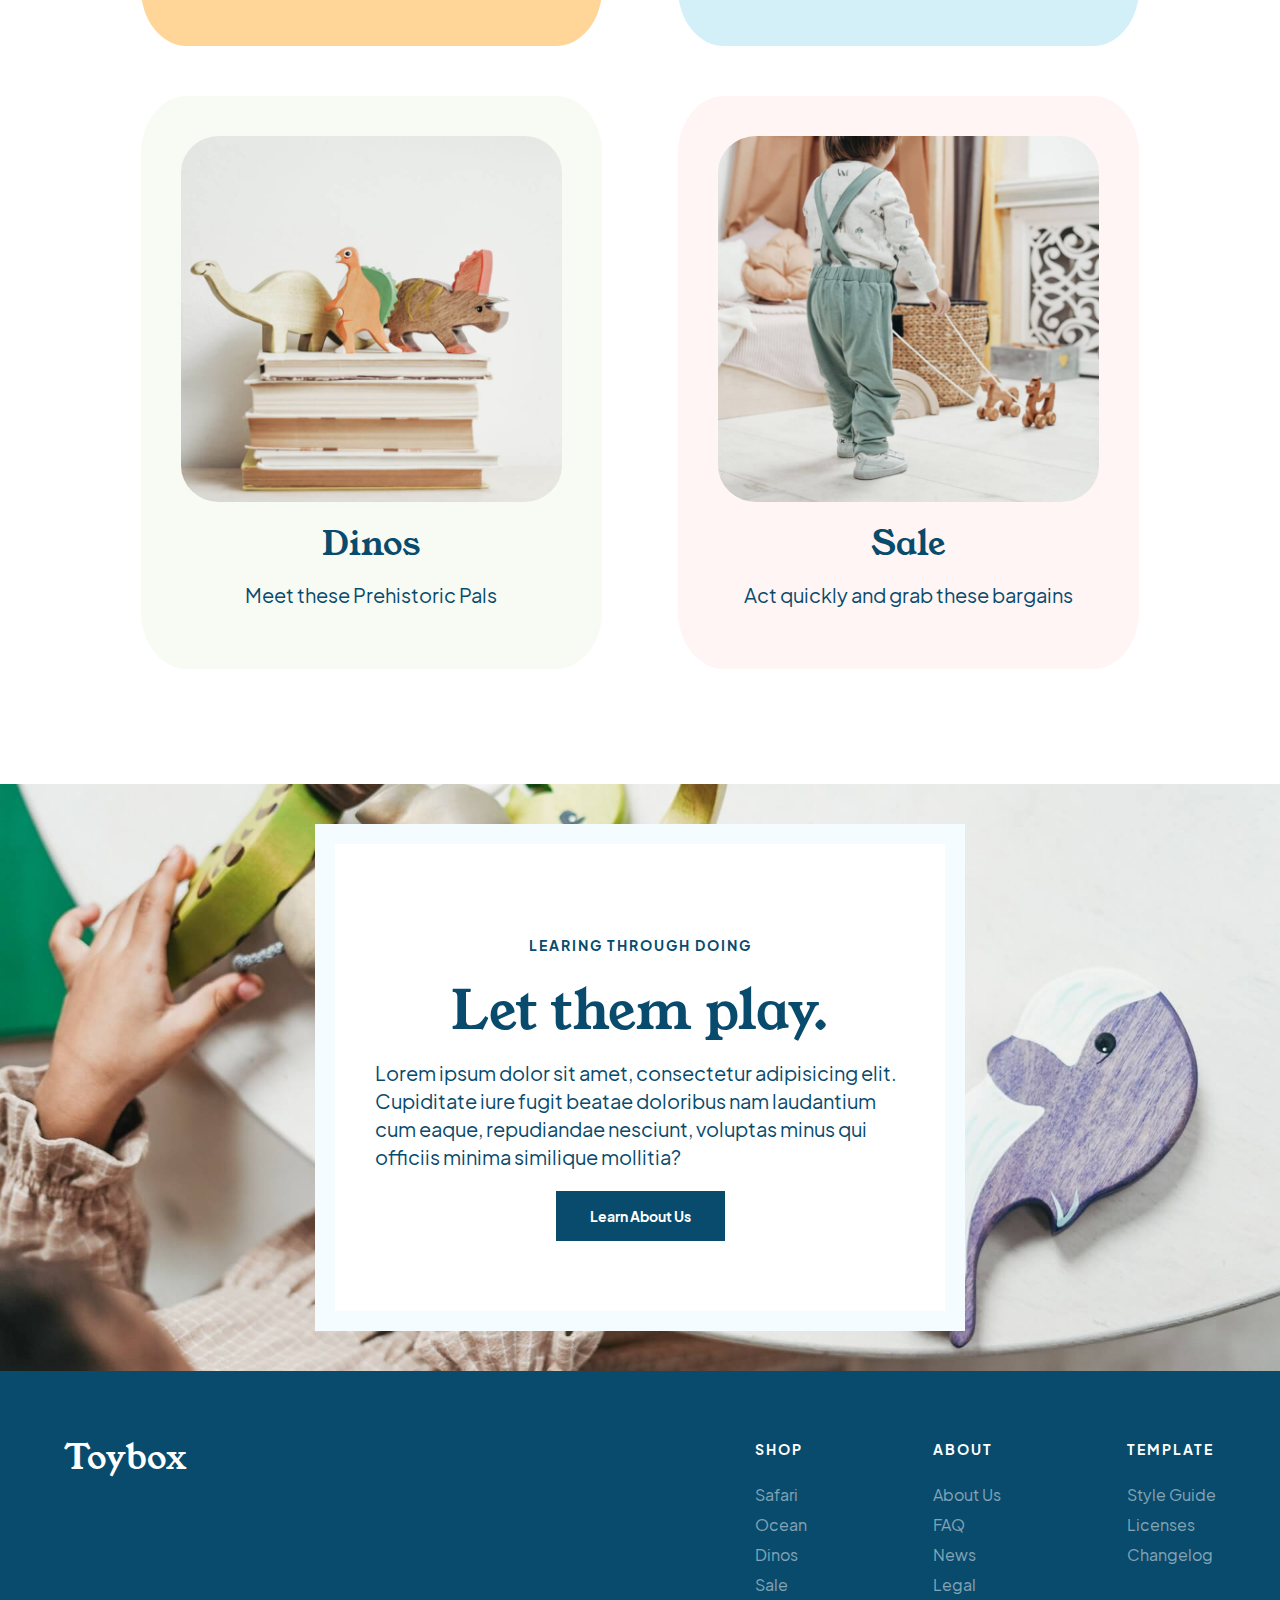
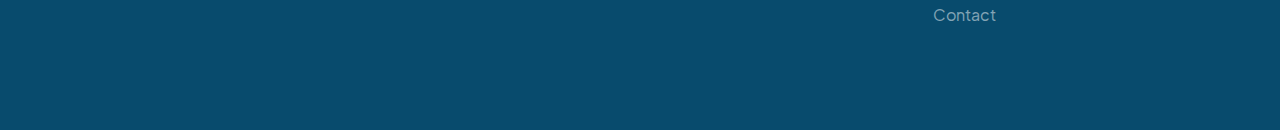
==== commit 16a5cced: "added slideout nav functionality" ====
--- a/index.html
+++ b/index.html
@@ -6,13 +6,14 @@
 	<meta name="viewport" content="width=device-width, initial-scale=1.0">
 	<title>STARTER - Toybox Homepage</title>
     <link rel="stylesheet" href="./styles/styles.css">
+    <script src="./script.js"></script>
 </head>
 <body>
     <a href="#mainContent" class="skipLink">Skip to the main content.</a>
     
     <nav class="navBar">
         <div class="wrapper">
-            <button class="menuIcon">
+            <button class="menuIcon" id="hamburger">
                 <img src="./assets/menu-button.svg" alt="open slide-out menu">
             </button>
 
@@ -36,7 +37,7 @@
         </div> <!--END .wrapper-->
 
         <div class="slideOutNav">
-            <button>
+            <button id="menuClose">
                 <img src="./assets/menu-close.svg" alt="close slide out navigation">
             </button>
 
--- a/styles/styles.css
+++ b/styles/styles.css
@@ -444,6 +444,11 @@
           flex-direction: column;
   z-index: 20;
   left: -450px;
+  -webkit-transition: 0.3s;
+  transition: 0.3s;
+}
+.slideOutNav.open {
+  left: 0;
 }
 .slideOutNav button {
   -ms-flex-item-align: end;
@@ -454,6 +459,84 @@
 }
 .slideOutNav a:hover, .slideOutNav a:focus {
   color: rgba(255, 255, 255, 0.6);
+}
+
+header {
+  display: -webkit-box;
+  display: -ms-flexbox;
+  display: flex;
+  -webkit-box-align: center;
+      -ms-flex-align: center;
+          align-items: center;
+  -ms-flex-wrap: wrap;
+      flex-wrap: wrap;
+  background-color: #f8fbf3;
+}
+header .headerImgContainer {
+  width: 45%;
+}
+header .headerContentContainer {
+  width: 55%;
+  padding: 0 90px;
+}
+
+.categories {
+  padding: 90px 0;
+}
+
+.categoryGallery {
+  display: -webkit-box;
+  display: -ms-flexbox;
+  display: flex;
+  -ms-flex-wrap: wrap;
+      flex-wrap: wrap;
+  -webkit-box-pack: space-evenly;
+      -ms-flex-pack: space-evenly;
+          justify-content: space-evenly;
+  text-align: center;
+}
+.categoryGallery .item {
+  width: 40%;
+  padding: 40px;
+  border-radius: 10%;
+  margin: 25px 0;
+}
+.categoryGallery .item a:hover, .categoryGallery .item a:focus {
+  -webkit-transform: scale(0.9);
+          transform: scale(0.9);
+}
+.categoryGallery .item img {
+  border-radius: 10%;
+  margin-bottom: 20px;
+}
+.categoryGallery .item1 {
+  background-color: #ffd698;
+}
+.categoryGallery .item2 {
+  background-color: #d3f0f9;
+}
+.categoryGallery .item3 {
+  background-color: #f8fbf3;
+}
+.categoryGallery .item4 {
+  background-color: #fff5f5;
+}
+
+.play {
+  background-image: url(../assets/background-image.jpg);
+  background-size: cover;
+  background-position: center;
+  padding: 40px 0;
+}
+.play .playContainer {
+  background-color: #fff;
+  border: 20px solid #f4fcff;
+  max-width: 650px;
+  padding: 70px 40px;
+  text-align: center;
+}
+.play .playContainer p {
+  text-align: left;
 }
 
 footer {
@@ -492,4 +575,85 @@
 }
 footer a:hover, footer a:focus {
   color: #fff;
+}
+
+@media (max-width: 1000px) {
+  header {
+    -webkit-box-orient: vertical;
+    -webkit-box-direction: normal;
+        -ms-flex-direction: column;
+            flex-direction: column;
+  }
+  header .headerImgContainer {
+    width: 100%;
+  }
+  header .headerContentContainer {
+    width: 100%;
+    padding: 30px 90px 40px;
+  }
+  footer .footerFlexContainer {
+    -webkit-box-orient: vertical;
+    -webkit-box-direction: normal;
+        -ms-flex-direction: column;
+            flex-direction: column;
+    -webkit-box-align: center;
+        -ms-flex-align: center;
+            align-items: center;
+  }
+  footer .footerNav {
+    -webkit-box-pack: space-evenly;
+        -ms-flex-pack: space-evenly;
+            justify-content: space-evenly;
+    width: 100%;
+    margin-top: 50px;
+  }
+}
+@media (max-width: 500px) {
+  .navBar .wrapper {
+    -webkit-box-orient: vertical;
+    -webkit-box-direction: normal;
+        -ms-flex-direction: column;
+            flex-direction: column;
+  }
+  .logo {
+    margin: 7px 0 12px;
+  }
+  header img {
+    max-height: 35%;
+  }
+  .categories .categoryGallery {
+    -webkit-box-orient: vertical;
+    -webkit-box-direction: normal;
+        -ms-flex-direction: column;
+            flex-direction: column;
+  }
+  .categories .categoryGallery .item {
+    width: 100%;
+  }
+  .play {
+    padding: 0;
+  }
+  h3 {
+    font-size: 2rem;
+  }
+  footer .footerFlexContainer {
+    -webkit-box-orient: vertical;
+    -webkit-box-direction: normal;
+        -ms-flex-direction: column;
+            flex-direction: column;
+    -webkit-box-align: center;
+        -ms-flex-align: center;
+            align-items: center;
+    padding-top: 30px;
+  }
+  footer .footerFlexContainer .footerNav {
+    -webkit-box-orient: vertical;
+    -webkit-box-direction: normal;
+        -ms-flex-direction: column;
+            flex-direction: column;
+    text-align: center;
+  }
+  footer .footerFlexContainer .footerNav ul {
+    margin-top: 40px;
+  }
 }